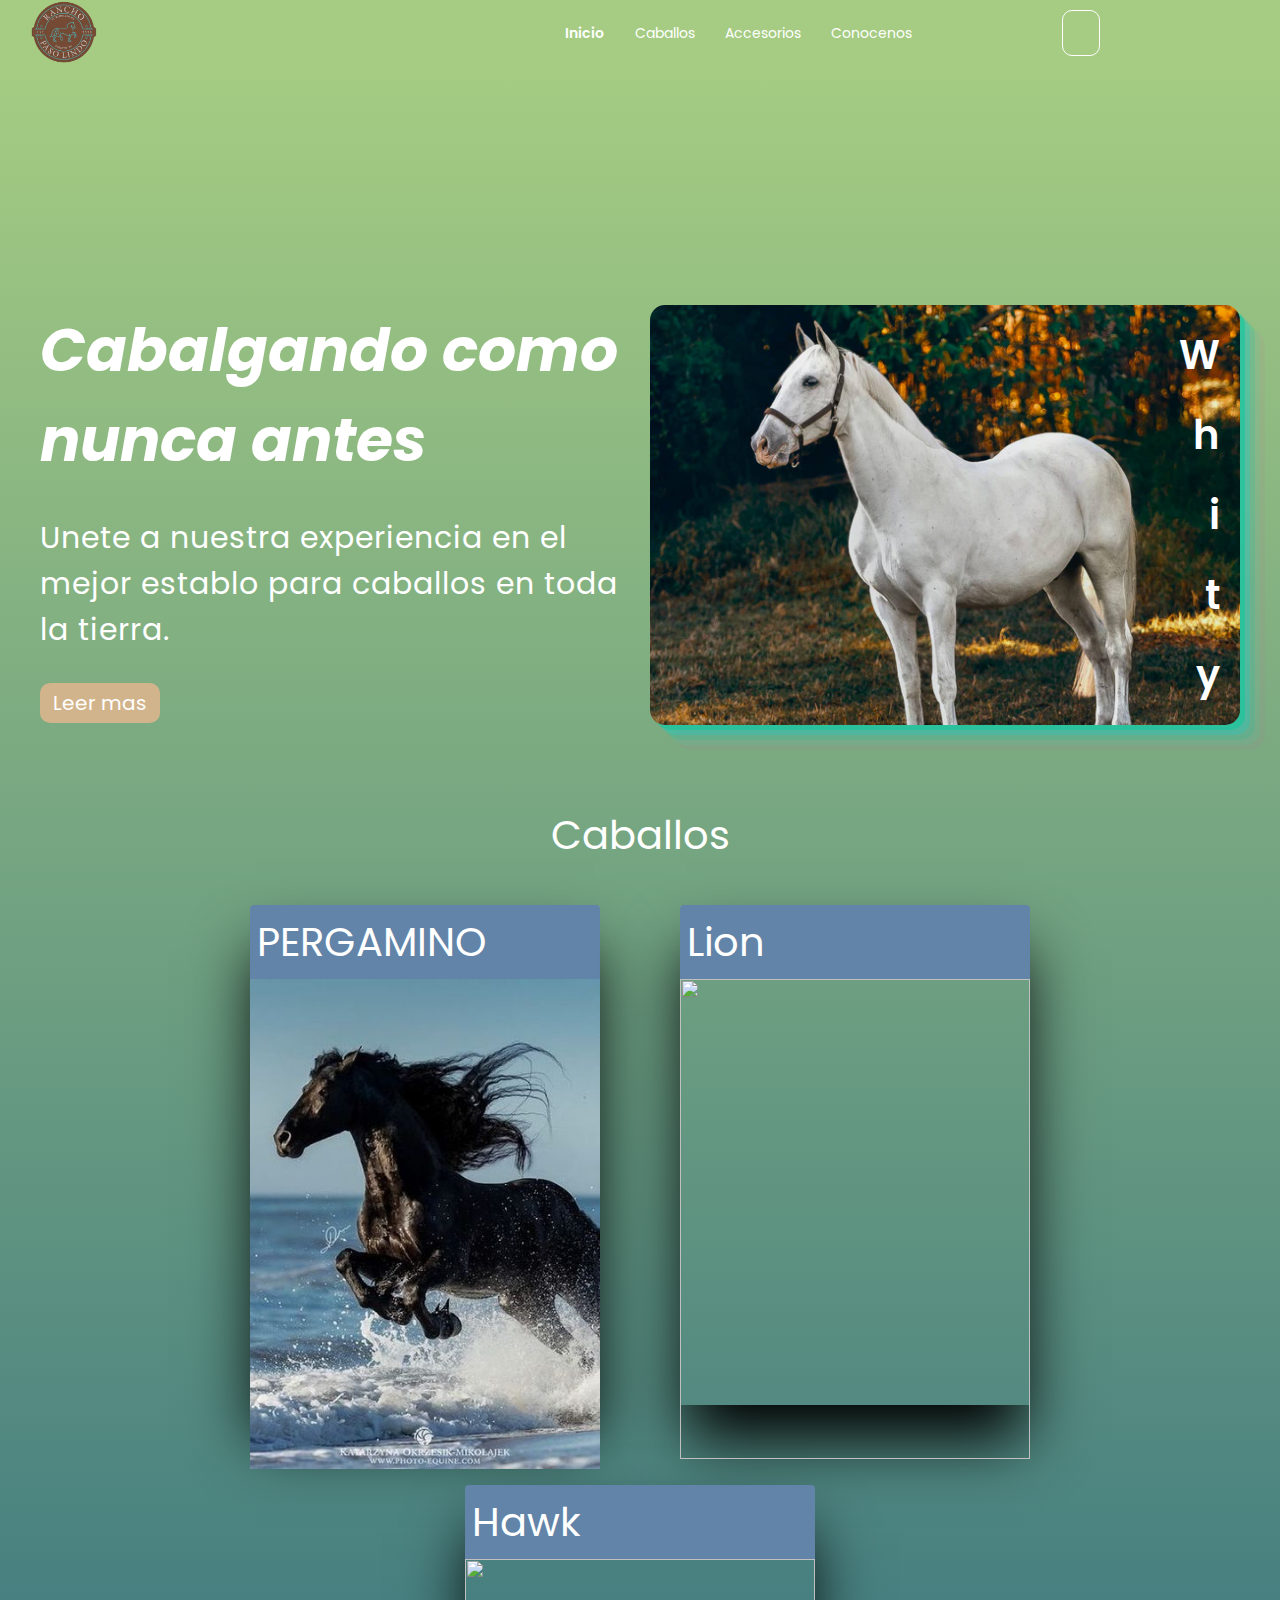
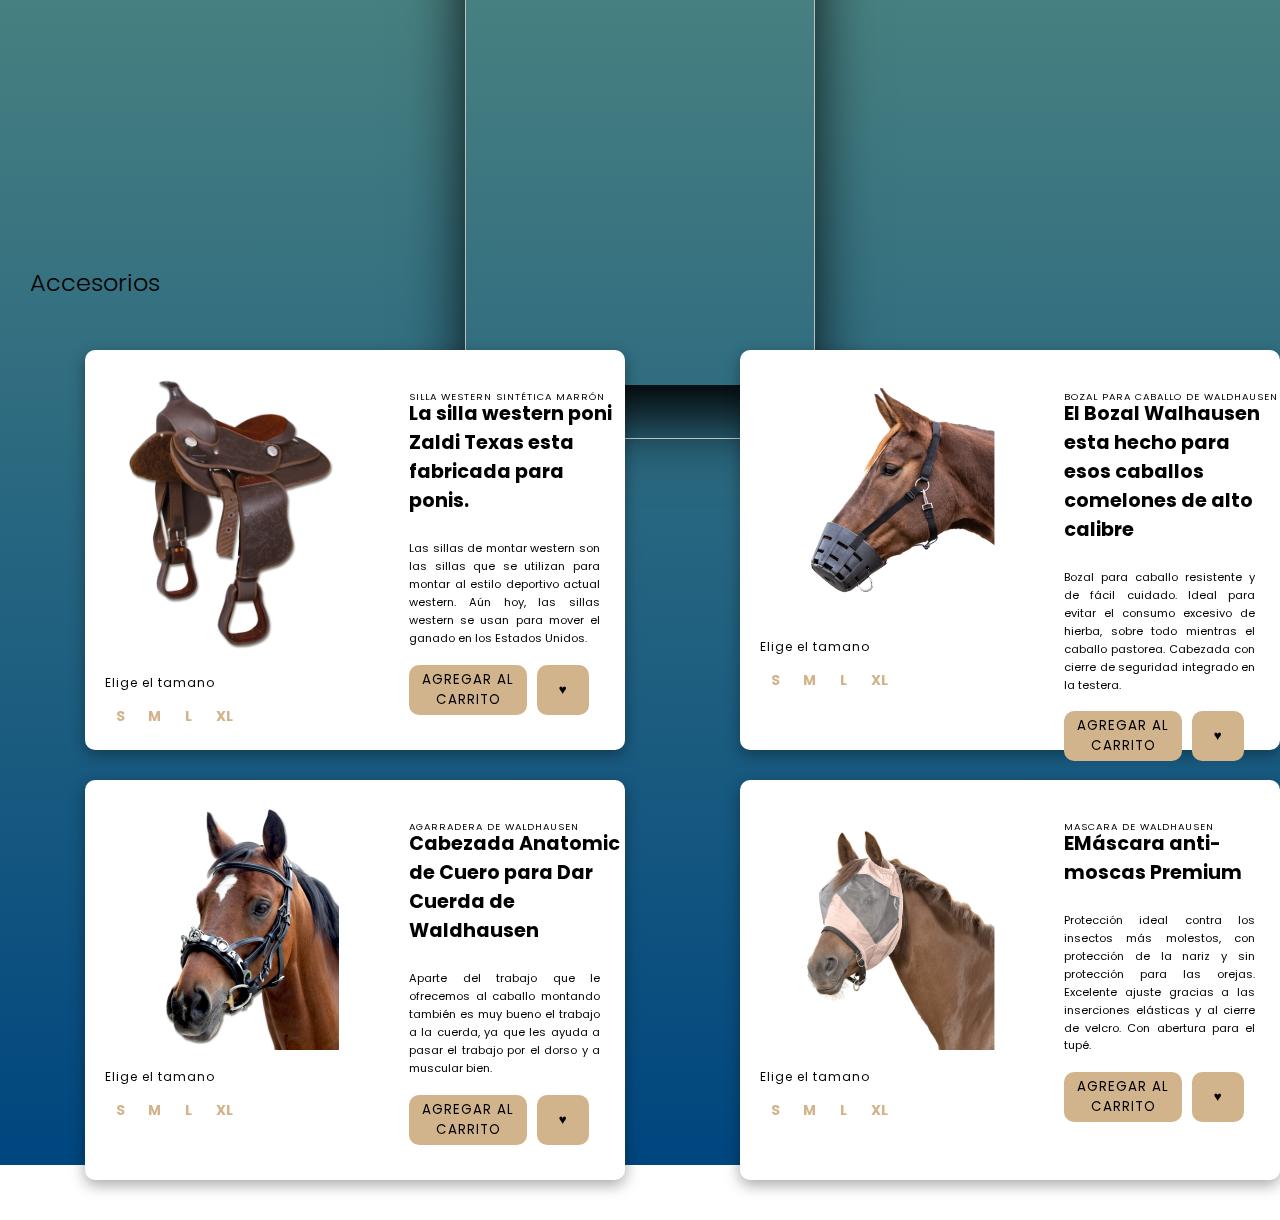
==== index.html @ 9d2247aa "Accesorios" ====
<!DOCTYPE html>
<html lang="en">
<head>
    <meta charset="UTF-8" />
    <meta http-equiv="X-UA-Compatible" content="IE=edge" />
    <meta name="viewport" content="width=device-width, initial-scale=1.0" />
    <title>Document</title>
    <link rel="stylesheet" href="Assets/style.css" />
    <link
      rel="stylesheet"
      href="https://cdnjs.cloudflare.com/ajax/libs/font-awesome/6.2.0/css/all.min.css"
      integrity="sha512-xh6O/CkQoPOWDdYTDqeRdPCVd1SpvCA9XXcUnZS2FmJNp1coAFzvtCN9BmamE+4aHK8yyUHUSCcJHgXloTyT2A=="
      crossorigin="anonymous"
      referrerpolicy="no-referrer"
    />
 </head>
<body>
<header>
      <img src="Assets/img/logo-web.png" alt="Logo de Rancho" class="logo" />
      <nav class="navbar">
        <label for="menu-toggle" class="menu-label">
          <!-- <img src="" class="menu-icon" /> -->
          <i class="fas fa-bars"></i>
        </label>
        <input type="checkbox" id="menu-toggle" />
        <ul class="navbar-list">
          <li><a href="#inicio">Inicio</a></li>
          <li><a href="#caballos">Caballos</a></li>
          <li><a href="#accesorios">Accesorios</a></li>
          <li><a href="" target="_blank">Conocenos</a></li>
        </ul>

        <label for="cart-toggle" class="cart-label">
          <i class="fa-solid fa-cart-shopping cart-icon"></i>
        </label>
        <input type="checkbox" id="cart-toggle" />
        <!-- cart -->
        <div class="cart">
          <h2>Ejemplares y accesorios</h2>

          <div class="cart-item">
            <img src="Assets/img/Ejemplar.png" alt="Ejemplares y acc" />
            <div class="item-info">
              <h3 class="item-title">Pergamino</h3>
              <p class="item-bid">Precio</p>
              <span class="item-price">100.000USD</span>
            </div>
            <div class="item-handler">
              <span class="quantity-handler down"> - </span>
              <span class="item-quantity"> 1 </span>
              <span class="quantity-handler up"> + </span>
            </div>
          </div>

          <div class="cart-item">
            <img src="Assets/img/Ejemplar.png" alt="Ejemplares y acc" />
            <div class="item-info">
              <h3 class="item-title">Pergamino</h3>
              <p class="item-bid">Precio</p>
              <span class="item-price">100.000USD</span>
            </div>
            <div class="item-handler">
              <span class="quantity-handler down"> - </span>
              <span class="item-quantity"> 1 </span>
              <span class="quantity-handler up"> + </span>
            </div>
          </div>

          <div class="cart-item">
            <img src="Assets/img/Ejemplar.png" alt="Ejemplares y acc" />
            <div class="item-info">
              <h3 class="item-title">Pergamino</h3>
              <p class="item-bid">Precio</p>
              <span class="item-price">100.000USD</span>
            </div>
            <div class="item-handler">
              <span class="quantity-handler down"> - </span>
              <span class="item-quantity"> 1 </span>
              <span class="quantity-handler up"> + </span>
            </div>
          </div>

          <div class="cart-item">
            <img src="Assets/img/Ejemplar.png" alt="Ejemplares y acc" />
            <div class="item-info">
              <h3 class="item-title">Pergamino</h3>
              <p class="item-bid">Precio</p>
              <span class="item-price">100.000USD</span>
            </div>
            <div class="item-handler">
              <span class="quantity-handler down"> - </span>
              <span class="item-quantity"> 1 </span>
              <span class="quantity-handler up"> + </span>
            </div>
          </div>

          <div class="cart-item">
            <img src="Assets/img/Ejemplar.png" alt="Ejemplares y acc" />
            <div class="item-info">
              <h3 class="item-title">Pergamino</h3>
              <p class="item-bid">Precio</p>
              <span class="item-price">100.000USD</span>
            </div>
            <div class="item-handler">
              <span class="quantity-handler down"> - </span>
              <span class="item-quantity"> 1 </span>
              <span class="quantity-handler up"> + </span>
            </div>
          </div>
          <span class="divider"></span>
          <div class="cart-total">
            <p>Total:</p>
            <span>500.000 USD</span>
          </div>
          <button class="btn-add">Comprar</button>
        </div>
        <div class="overlay"></div>
        <!-- Fin del carrito  -->
      </nav>
</header>
<main>
    <section id="inicio">
      <div class="container-inicio">
      <div class="info-inicio">
        <h1>Cabalgando como nunca antes</h1>
        <p>Unete a nuestra experiencia en el mejor establo para caballos en toda la tierra.</p>
        <a href="#">Leer mas</a>
      </div>
      <div class="card-1">
        <h2>W</h2>
        <h2>h</h2>
        <h2>i</h2>
        <h2>t</h2>
        <h2>y</h2>
      </div>
    </div>
    </section>
    <!-- CABALLOS  -->
    <section id="caballos">
      <div>
        <h2>Caballos</h2>
      </div>
      <div class="cards">
        <div class="card">
          <h2 class="card-title">PERGAMINO</h2>
          <img src="Assets/img/pergamino h.jpeg">
          <p class="card-desc">Pinnipeds, commonly known as seals,[a] are a widely distributed and diverse clade of carnivorous, fin-footed, semiaquatic marine mammals. They comprise the extant families Odobenidae (whose only living member is the walrus), Otariidae (the eared seals: sea lions and fur seals), and Phocidae (the earless seals, or true seals).</p>
        </div>
        <div class="card">
          <h2 class="card-title">Lion</h2>
          <img src="https://images.unsplash.com/photo-1534188753412-3e26d0d618d6?ixlib=rb-1.2.1&ixid=eyJhcHBfaWQiOjEyMDd9&auto=format&fit=crop&w=634&q=80" alt="">
          <p class="card-desc">The lion (Panthera leo) is a species in the family Felidae and a member of the genus Panthera. It has a muscular, deep-chested body, short, rounded head, round ears, and a hairy tuft at the end of its tail. It is sexually dimorphic; adult male lions have a prominent mane.</p>
        </div>
        <div class="card">
          <h2 class="card-title">Hawk</h2>
          <img src="https://images.unsplash.com/photo-1534251369789-5067c8b8602a?ixlib=rb-1.2.1&ixid=eyJhcHBfaWQiOjEyMDd9&auto=format&fit=crop&w=634&q=80" alt="">
          <p class="card-desc">Hawks are a group of medium-sized diurnal birds of prey of the family Accipitridae. Hawks are widely distributed and vary greatly in size.
            The subfamily Accipitrinae includes goshawks, sparrowhawks, sharp-shinned hawks and others. This subfamily are mainly woodland birds with long tails and high visual acuity. They hunt by dashing suddenly from a concealed perch.</p>
        </div>
      </div>
          </section>
    <!-- ACCESORIOS -->
    <section id="accesorios">
        <div class="title-acces">
            <h2>Accesorios</h2>
        </div>
    </div>
    <div class="container">
        <div class="container1">
            <div class="images">
              <img src="Assets/img/agarradera horse.png" class="img"/>
            </div>
            <div class="slideshow-buttons">
              <div class="one"></div>
              <div class="two"></div>
              <div class="three"></div>
              <div class="four"></div>
            </div>
            <p class="pick">Elige el tamano</p>
            <div class="sizes">
              <div class="size">S</div>
              <div class="size">M</div>
              <div class="size">L</div>
              <div class="size">XL</div>
            </div>
            <div class="product">
              <p>SILLA WESTERN SINTÉTICA MARRÓN </p>
              <h3>La silla western poni Zaldi Texas esta fabricada para ponis.</h3>
              <h4>350 USD</h4>
              <p class="desc">Las sillas de montar western son las sillas que se utilizan para montar al estilo deportivo actual western. Aún hoy, las sillas western se usan para mover el ganado en los Estados Unidos.</p>
              <div class="buttons">
                <button class="add">Agregar al carrito</button>
                <button class="like"><span class="heart">♥</span></button>
              </div>
            </div>
          </div> 
          <div class="container1">
            <div class="images">
              <img src="Assets/img/bozal horse.jpeg" class="img"/>
            </div>
            <div class="slideshow-buttons">
              <div class="one"></div>
              <div class="two"></div>
              <div class="three"></div>
              <div class="four"></div>
            </div>
            <p class="pick">Elige el tamano</p>
            <div class="sizes">
              <div class="size">S</div>
              <div class="size">M</div>
              <div class="size">L</div>
              <div class="size">XL</div>
            </div>
            <div class="product">
              <p>BOZAL PARA CABALLO DE WALDHAUSEN</p>
              <h3>El Bozal Walhausen esta hecho para esos caballos comelones de alto calibre</h3>
              <h4>150 USD</h4>
              <p class="desc">Bozal para caballo resistente y de fácil cuidado. Ideal para evitar el consumo excesivo de hierba, sobre todo mientras el caballo pastorea. Cabezada con cierre de seguridad integrado en la testera.</p>
              <div class="buttons">
                <button class="add">Agregar al carrito</button>
                <button class="like"><span class="heart">♥</span></button>
              </div>
            </div>
          </div> 
          <div class="container1">
            <div class="images">
              <img src="Assets/img/cabezada-de-dar-cuerda.jpeg" class="img"/>
            </div>
            <div class="slideshow-buttons">
              <div class="one"></div>
              <div class="two"></div>
              <div class="three"></div>
              <div class="four"></div>
            </div>
            <p class="pick">Elige el tamano</p>
            <div class="sizes">
              <div class="size">S</div>
              <div class="size">M</div>
              <div class="size">L</div>
              <div class="size">XL</div>
            </div>
            <div class="product">
              <p>AGARRADERA DE WALDHAUSEN</p>
              <h3>Cabezada Anatomic de Cuero para Dar Cuerda de Waldhausen</h3>
              <h4>250 USD</h4>
              <p class="desc">Aparte del trabajo que le ofrecemos al caballo montando también es muy bueno el trabajo a la cuerda, ya que les ayuda a pasar el trabajo por el dorso y a muscular bien. </p>
              <div class="buttons">
                <button class="add">Agregar al carrito</button>
                <button class="like"><span class="heart">♥</span></button>
              </div>
            </div>
          </div> 
          <div class="container1">
            <div class="images">
              <img src="Assets/img/mascara-anti-moscas-premium-sin-proteccion-en-las-orejas.jpeg" class="img"/>
            </div>
            <div class="slideshow-buttons">
              <div class="one"></div>
              <div class="two"></div>
              <div class="three"></div>
              <div class="four"></div>
            </div>
            <p class="pick">Elige el tamano</p>
            <div class="sizes">
              <div class="size">S</div>
              <div class="size">M</div>
              <div class="size">L</div>
              <div class="size">XL</div>
            </div>
            <div class="product">
              <p>MASCARA DE WALDHAUSEN</p>
              <h3>EMáscara anti-moscas Premium</h3>
              <h4>150 USD</h4>
              <p class="desc">Protección ideal contra los insectos más molestos, con protección de la nariz y sin protección para las orejas.

                Excelente ajuste gracias a las inserciones elásticas y al cierre de velcro. Con abertura para el tupé.</p>
              <div class="buttons">
                <button class="add">Agregar al carrito</button>
                <button class="like"><span class="heart">♥</span></button>
              </div>
            </div>
          </div> 
        </div>  
    </section>
</main>
  </body>
</html>
---- Assets/style.css ----
@import url("https://fonts.googleapis.com/css2?family=Montserrat:wght@300;400;600;700;800;900&family=Poppins:wght@300;400;500;600;700;800&display=swap");
@import url("https://fonts.googleapis.com/css2?family=Poppins:ital,wght@0,100;0,200;0,300;0,400;0,500;0,600;0,700;0,800;0,900;1,100;1,700;1,800&family=Roboto+Slab:wght@300;400;500;600;700&display=swap");


:root {
  --nav-bar: #d3ebcd;
  --info: #aedbce;
  --cards: #839aa8;
  --footer: #635666;
  --text: rgba(48, 47, 47, 0.979);
}

* {
  margin: 0;
  padding: 0;
  box-sizing: border-box;
  font-family: "Poppins", sans-serif;
  text-decoration: none;
  list-style-type: none;
}

/* header */

header {
  /* background: linear-gradient(to bottom, var(--footer), var(--nav-bar)); */
  background-color: #A5CC82;
  width: 100vw;
  display: flex;
  justify-content: space-between;
  align-items: center;
  height: 65px;
  padding: 0px 30px;
  /* position: fixed; */
  top: 0;
  z-index: 2;
}

.logo {
  height: 100%;
}

.navbar,
.navbar-list {
  display: flex;
  align-items: center;
  justify-content: center;
}

.navbar {
  gap: 150px;
}

.navbar-list {
  gap: 30px;
}

.navbar-list a {
  color: white;
  font-size: 14px;
}

.navbar-list li:first-child > a {
  color: var(black);
  font-weight: 600;
}

.cart-icon {
  border: 1px solid white;
  padding: 12px 18px;
  border-radius: 10px;
  font-weight: 600;
  cursor: pointer;
  color: var(white);
  font-size: 14px;
}

.fa-cart-shopping {
  color: white;
}

.cart {
  background: #839aa8;
  position: absolute;
  top: 65px;
  right: 0;
  padding: 50px 30px;
  border-left: 1px solid var(black);
  display: flex;
  flex-direction: column;
  gap: 30px;
  height: calc(100vh - 65px);
  overflow-y: scroll;
  z-index: 2;
  transform: translate(200%);
  transition: all 0.5s cubic-bezier(0.92, 0.01, 0.35, 0.99);
}

.cart::-webkit-scrollbar {
  display: none;
}

.cart h2 {
  color: var(--text);
  font-size: 20px;
  font-weight: 600;
}

.cart-item {
  display: flex;
  align-items: center;
  justify-content: center;
  gap: 20px;
  padding: 20px;
  border: 1px solid var(--footer);
  border-radius: 10px;
}

.cart-item img {
  height: 65px;
  width: 65px;
}

.item-title {
  color: var(--footer);
  font-weight: 600;
  font-size: 14px;
}

.item-bid {
  color: var(black);
  font-size: 12px;
  font-weight: 300;
}

.item-price {
  background: linear-gradient(to right, var(--info), var(--nav-bar));
  background-clip: text;
  color: transparent;
  -webkit-background-clip: text;
  font-size: 16px;
  font-weight: 800;
}

.item-handler {
  display: flex;
  align-items: center;
  justify-content: center;
  gap: 20px;
}

.quantity-handler {
  display: flex;
  justify-content: center;
  align-items: center;
  padding: 2px 8px;
  border-radius: 5px;
  color: var(--footer);
  font-weight: 400;
}

.up {
  border: 1px solid var(--footer);
}

.down {
  background-color: var(black);
  border: 1px solid var(--footer);
}

.item-quantity {
  color: var(black);
}

.divider {
  margin-top: 20px;
  border: 0.5px solid var(--footer);
}

.cart-total {
  display: flex;
  justify-content: space-between;
  align-items: baseline;
}

.cart-total p {
  color: var(--footer);
  font-weight: 700;
}

.cart-total span {
  color: var(--footer);
  font-weight: 400;
  font-size: 18px;
}

.btn-add {
  border-radius: 8px;
  padding: 8px;
  font-weight: 600;
  font-size: 15px;
}

/*Ocultar/mostrar carrito*/

#cart-toggle,
#menu-toggle,
.menu-label {
  display: none;
}

#cart-toggle:checked + .cart {
  transform: translate(0%);
  transition: all 0.5s cubic-bezier(0.92, 0.01, 0.35, 0.99);
}


main {
  background: #00467F;  /* fallback for old browsers */
  background: -webkit-linear-gradient(to right, rgb(165, 204, 130), #00467F);  /* Chrome 10-25, Safari 5.1-6 */
  background: linear-gradient(to bottom, #A5CC82, #00467F); /* W3C, IE 10+/ Edge, Firefox 16+, Chrome 26+, Opera 12+, Safari 7+ */
  display: flex;
  flex-direction: column;
  align-items: center;
  justify-content: center;
  color: white;
  width: 100%;
}


/* inicio */

#inicio {
  display: flex;
  justify-content: center;
  align-items: center;
  height: 100vh;
  width: 100vw;
}

.container-inicio {
    display: flex;
    gap: 20px;
    max-width: 1200px;
}

.info-inicio {
  display: flex;
  flex-direction: column;
  width: 50%;
  gap: 30px;
}

.info-inicio h1 {
    width: 100%;
    color: white;
    font-size: 60px;
    font-style: italic;
}

.info-inicio p {
    font-size: 30px;
    color: white;
}

.info-inicio a {
    border-radius: 10px;
    font-size: 20px;
    color: white;
    background-color: tan;
    width: 120px;
    padding: 5px;
    text-align: center;
}

.card-1 {
    background-image: url(img/National-Horse.jpeg);
    background-size: cover;
    background-repeat: no-repeat;
    background-position: center;
    border-radius: 15px;
    width: 50%;
    height: 100%;
    box-shadow: rgba(27, 198, 156, 0.684) 5px 5px, rgba(33, 206, 206, 0.3) 10px 10px, rgba(31, 192, 162, 0.2) 15px 15px, rgba(35, 239, 188, 0.1) 20px 20px, rgba(240, 46, 170, 0.05) 25px 25px;
}

.card-1 h2 {
    margin: 20px;
    color: white;
    font-weight: 600;
    font-size: 40px;
    text-align: right;
    z-index: 2;
}

/* fin inicio */

/* CABALLOS */

#caballos {
  display: flex;
  flex-direction: column;
  justify-content: center;
  align-items: center;
  width: 100vw;
  height: 100vh;
}

#caballos div h2 {
  color: white;
  font-weight: 400;
  font-size: 40px;
  text-align: left;
}

.cards {
  width: 100%;
  display: flex;
  flex-wrap: wrap;
  justify-content: center;
  max-width: 1300px;
}

.card {
  width: 350px;
  height: 500px;
  margin: 40px;
  position: relative;
  box-shadow: 0 40px 60px -6px black;
}

.card-title {
  display: block;
  text-align: center;
  color: #fff;
  background-color: #6184a8;
  padding: 2%;
  border-top-right-radius: 4px;
  border-top-left-radius: 4px;
}

.card img {
  width: 100%;
  height: 98%;
  object-fit: cover;
  display: block;
  position: relative;
}

.card-desc {
  display: block;
  font-size: 1.2rem;
  position: absolute;
  height: 0;
  top: 0;
  opacity: 0;
  padding: 18px 8%;
  background-color: white;
  overflow-y: scroll;
  transition: 0.8s ease;
}

.card:hover .card-desc {
  opacity: 1;
  height: 100%;
}


/* FIN CABALLOS */


/* accesorios */

#accesorios {
  /* background-color: white; */
  width: 100vw;
  height: 100vh;
}

.title-acces h2{
  color: black;
  margin-left: 30px;
  font-weight: 300;
}

.container {
  display: flex;
  flex-wrap: wrap;
  justify-content: center;
  align-items: center;
  margin-top: 50px;
  gap: 30px;
  border-top: 80px;
  max-width: 1300px;
}

.container1 {
  position: relative;
  width: 540px;
  height: 400px;
  background: white;
  border-radius: 10px;
  box-shadow: rgba(0, 0, 0, 0.35) 0px 5px 15px;
  margin-left: auto;
}

.product {
  position: absolute;
  width: 40%;
  height: 100%;
  top: 10%;
  left: 60%;
}

p {
  color: black;
  font-size: 0.6em;
  letter-spacing: 1px;
}

.product h3 {
  font-size: 1.2em;
  color: black;
  margin-top: -5px;
}

.producto h4 {
  color: tan;
}

.img {
  width: 250px;
  margin-top: 20px;
  margin-left: 20px;
}

.slideshow-buttons {
  top: 70%;
}

.desc {
  text-transform: none;
  letter-spacing: 0;
  margin-bottom: 17px;
  color: dark;
  font-size: 0.7em;
  line-height: 1.6em;
  margin-right: 25px;
  text-align: justify;
}

.buttons {
  padding: 10px;
  display: flex;
  width: 200px;
  margin: -10px;
  gap: 10px;
}

.add {
  width: 70%;
  height: 50px;
  padding: 10px;
  display: flex;
  align-items: center;
  outline: 0;
  border: 0;
  border-radius: 10px;
  text-transform: uppercase;
  letter-spacing: 1px;
  cursor: pointer;
  background-color: tan;
}

.like {
  width: 30%;
  height: 50px;
  padding: 10px;
  display: flex;
  align-items: center;
  justify-content: center;
  outline: 0;
  border: 0;
  border-radius: 10px;
  text-transform: uppercase;
  letter-spacing: 1px;
  cursor: pointer;
  background-color: tan;
}

.sizes {
  display: grid;
  color: tan;
  grid-template-columns: repeat(auto-fill, 30px);
  width: 60%;
  font-weight: bold;
  font-size: 20px;
  grid-gap: 4px;
  margin-left: 20px;
  margin-top: 5px;
}

.pick {
  font-size: 12px;
  margin-top: 11px;
  margin-bottom: 0;
  margin-left: 20px;
}

.size {
  padding: 9px;
  font-size: 0.7em;
  text-align: center;
}

.size:hover {
  background: var(--cards);
  color: white;
  transition: all 0.4s ease-in-out;
}

/* fin acessorios */
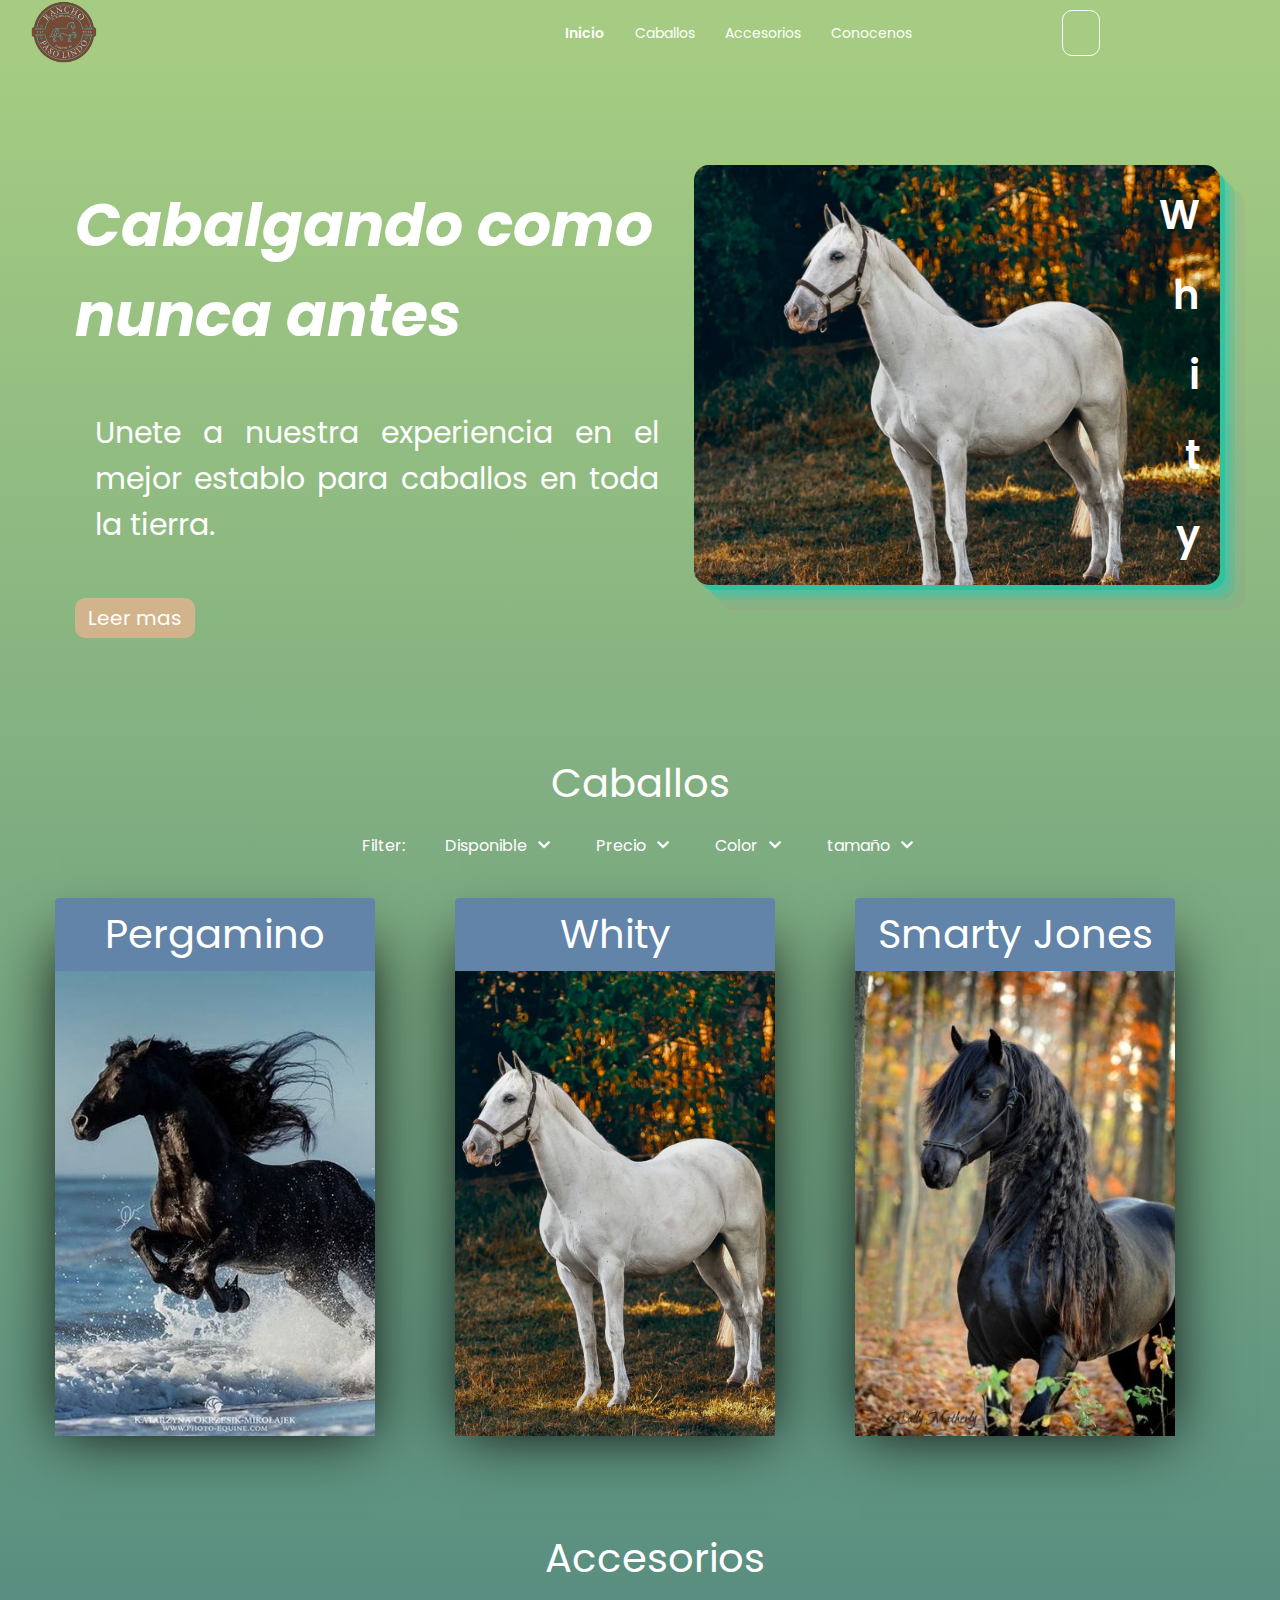
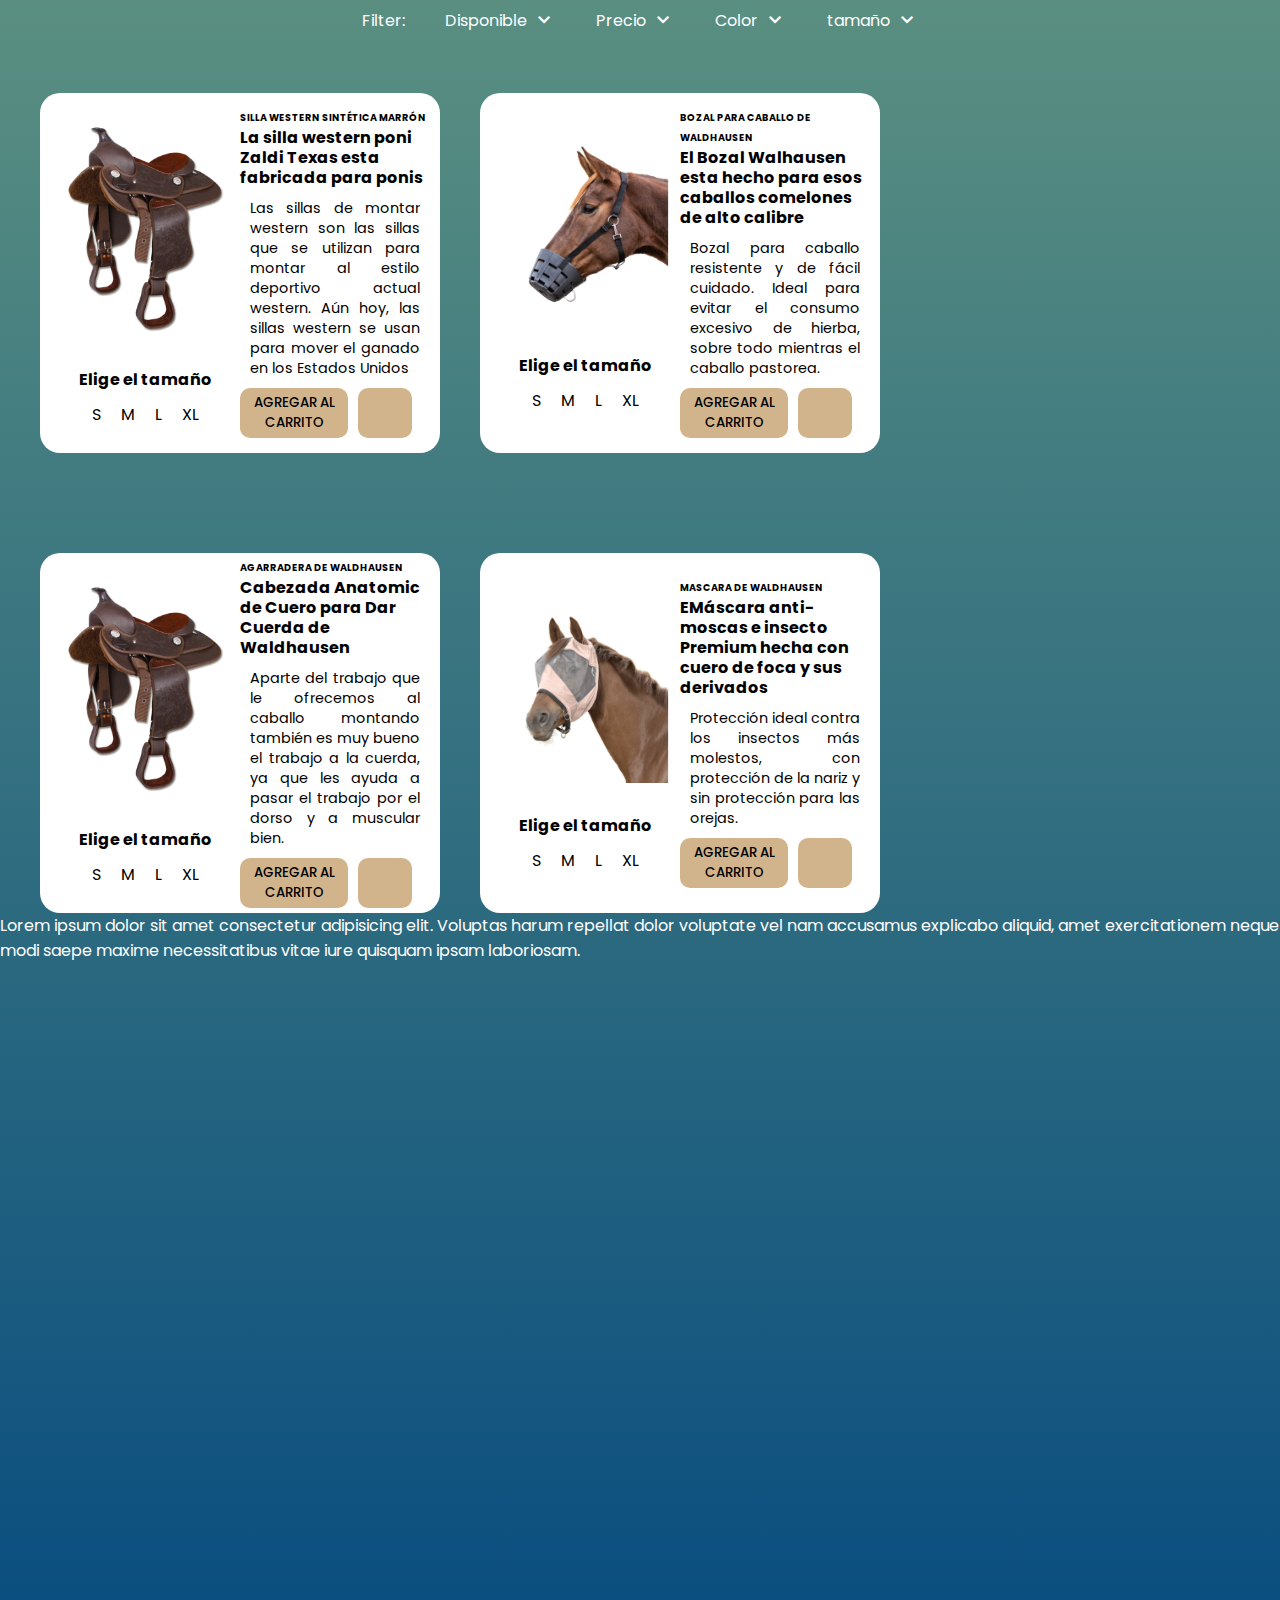
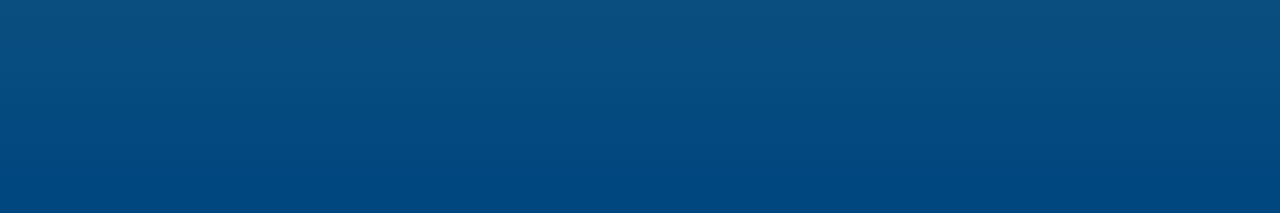
==== commit 4ab0b581: "commit accesorios" ====
--- a/index.html
+++ b/index.html
@@ -13,6 +13,7 @@
       crossorigin="anonymous"
       referrerpolicy="no-referrer"
     />
+    <link rel="stylesheet" href="https://fonts.googleapis.com/css2?family=Material+Symbols+Outlined:opsz,wght,FILL,GRAD@20..48,100..700,0..1,-50..200" />
  </head>
 <body>
 <header>
@@ -140,148 +141,152 @@
       <div>
         <h2>Caballos</h2>
       </div>
+      <div class="filter-accesorio">
+        <ul class="filter-nav">
+          <li><a href="#">Filter:</a></li>
+          <li><a href="#">Disponible</a></li><span class="material-symbols-outlined">
+            expand_more
+            </span>
+          <li><a href="#">Precio</a></li><span class="material-symbols-outlined">
+            expand_more
+            </span>
+          <li><a href="#">Color</a></li><span class="material-symbols-outlined">
+            expand_more
+            </span>
+          <li><a href="#">tamaño</a></li><span class="material-symbols-outlined">
+            expand_more
+            </span>
+        </ul>
+      </div>
       <div class="cards">
         <div class="card">
-          <h2 class="card-title">PERGAMINO</h2>
+          <h2 class="card-title">Pergamino</h2>
           <img src="Assets/img/pergamino h.jpeg">
-          <p class="card-desc">Pinnipeds, commonly known as seals,[a] are a widely distributed and diverse clade of carnivorous, fin-footed, semiaquatic marine mammals. They comprise the extant families Odobenidae (whose only living member is the walrus), Otariidae (the eared seals: sea lions and fur seals), and Phocidae (the earless seals, or true seals).</p>
+          <p class="card-desc">Aunque todas las razas equinas que participan en carreras sean pura sangre, Pergamino ganó su nombre gracias a la excelencia de sus cualidades. La familia de pergamino fue históricamente utilizados como corredores, pero también se desenvolvían óptimamente en la equitación y en la caza.</p>
         </div>
         <div class="card">
-          <h2 class="card-title">Lion</h2>
-          <img src="https://images.unsplash.com/photo-1534188753412-3e26d0d618d6?ixlib=rb-1.2.1&ixid=eyJhcHBfaWQiOjEyMDd9&auto=format&fit=crop&w=634&q=80" alt="">
-          <p class="card-desc">The lion (Panthera leo) is a species in the family Felidae and a member of the genus Panthera. It has a muscular, deep-chested body, short, rounded head, round ears, and a hairy tuft at the end of its tail. It is sexually dimorphic; adult male lions have a prominent mane.</p>
+          <h2 class="card-title">Whity</h2>
+          <img src="Assets/img/National-Horse.jpeg" alt="">
+          <p class="card-desc">Los caballos de la raza cuarto de milla como Whity también son excelentes ejemplares de equino de carrera. Como  presentan diversas alzadas, son considerados los más versátiles. Pueden ser utilizados en deportes como el polo y equitación, como animal para terapias, entre otras actividades.</p>
         </div>
         <div class="card">
-          <h2 class="card-title">Hawk</h2>
-          <img src="https://images.unsplash.com/photo-1534251369789-5067c8b8602a?ixlib=rb-1.2.1&ixid=eyJhcHBfaWQiOjEyMDd9&auto=format&fit=crop&w=634&q=80" alt="">
-          <p class="card-desc">Hawks are a group of medium-sized diurnal birds of prey of the family Accipitridae. Hawks are widely distributed and vary greatly in size.
-            The subfamily Accipitrinae includes goshawks, sparrowhawks, sharp-shinned hawks and others. This subfamily are mainly woodland birds with long tails and high visual acuity. They hunt by dashing suddenly from a concealed perch.</p>
-        </div>
-      </div>
+          <h2 class="card-title">Smarty Jones</h2>
+          <img src="Assets/img/Smarty jones.jpg" alt="">
+          <p class="card-desc">La leyenda, Smarty Jones, nació en Fairthorne Farm en el condado de Chester, Pensilvania. Campeón de 3 años de Roy y Pat Chapman, Smarty Jones capturó los corazones de los aficionados de carreras de Pensilvania con su emocionante victoria en Kentucky Derby y Preakness Stakes</p>
+        </div>
           </section>
     <!-- ACCESORIOS -->
     <section id="accesorios">
-        <div class="title-acces">
-            <h2>Accesorios</h2>
-        </div>
+      <div class="title-acces">
+        <h2>Accesorios</h2>
+      </div>
+        <div class="filter-accesorio">
+          <ul class="filter-nav">
+            <li><a href="#">Filter:</a></li>
+            <li><a href="#">Disponible</a></li><span class="material-symbols-outlined">
+              expand_more
+              </span>
+            <li><a href="#">Precio</a></li><span class="material-symbols-outlined">
+              expand_more
+              </span>
+            <li><a href="#">Color</a></li><span class="material-symbols-outlined">
+              expand_more
+              </span>
+            <li><a href="#">tamaño</a></li><span class="material-symbols-outlined">
+              expand_more
+              </span>
+          </ul>
+        </div>
+    <div class="container-container">
+      <div class="container">
+        <div class="container-info">
+          <img src="Assets/img/agarradera horse.png" alt="Acessorio agarradera">
+          <h4>Elige el tamaño</h4>
+          <ul>
+            <li>S</li>
+            <li>M</li>
+            <li>L</li>
+            <li>XL</li>
+          </ul>
+        </div>
+        <div class="container-descripcion">
+          <h4>SILLA WESTERN SINTÉTICA MARRÓN </h4>
+          <h3>La silla western poni Zaldi Texas esta fabricada para ponis</h3>
+          <p>Las sillas de montar western son las sillas que se utilizan para montar al estilo deportivo actual western. Aún hoy, las sillas western se usan para mover el ganado en los Estados Unidos</p>
+          <div class="buttom">
+            <button class="add">Agregar al carrito</button>
+            <button class="like"><i class="fa-regular fa-heart"></i></button>
+          </div>
+        </div>
+      </div>
+      <div class="container">
+        <div class="container-info">
+          <img src="Assets/img/bozal horse.jpeg" alt="Acessorio agarradera">
+          <h4>Elige el tamaño</h4>
+          <ul>
+            <li>S</li>
+            <li>M</li>
+            <li>L</li>
+            <li>XL</li>
+          </ul>
+        </div>
+        <div class="container-descripcion">
+          <h4>BOZAL PARA CABALLO DE WALDHAUSEN </h4>
+          <h3>El Bozal Walhausen esta hecho para esos caballos comelones de alto calibre</h3>
+          <p>Bozal para caballo resistente y de fácil cuidado. Ideal para evitar el consumo excesivo de hierba, sobre todo mientras el caballo pastorea.</p>
+          <div class="buttom">
+            <button class="add">Agregar al carrito</button>
+            <button class="like"><i class="fa-regular fa-heart"></i></button>
+          </div>
+        </div>
+      </div>
+      <div class="container">
+        <div class="container-info">
+          <img src="Assets/img/agarradera horse.png" alt="Acessorio agarradera">
+          <h4>Elige el tamaño</h4>
+          <ul>
+            <li>S</li>
+            <li>M</li>
+            <li>L</li>
+            <li>XL</li>
+          </ul>
+        </div>
+        <div class="container-descripcion">
+          <h4>AGARRADERA DE WALDHAUSEN </h4>
+          <h3>Cabezada Anatomic de Cuero para Dar Cuerda de Waldhausen</h3>
+          <p>Aparte del trabajo que le ofrecemos al caballo montando también es muy bueno el trabajo a la cuerda, ya que les ayuda a pasar el trabajo por el dorso y a muscular bien. </p>
+          <div class="buttom">
+            <button class="add">Agregar al carrito</button>
+            <button class="like"><i class="fa-regular fa-heart"></i></button>
+          </div>
+        </div>
+      </div>
+      <div class="container">
+        <div class="container-info">
+          <img src="Assets/img/mascara-anti-moscas-premium-sin-proteccion-en-las-orejas.jpeg" alt="Acessorio agarradera">
+          <h4>Elige el tamaño</h4>
+          <ul>
+            <li>S</li>
+            <li>M</li>
+            <li>L</li>
+            <li>XL</li>
+          </ul>
+        </div>
+        <div class="container-descripcion">
+          <h4>MASCARA DE WALDHAUSEN </h4>
+          <h3>EMáscara anti-moscas e insecto Premium hecha con cuero de foca y sus derivados</h3>
+          <p>Protección ideal contra los insectos más molestos, con protección de la nariz y sin protección para las orejas. </p>
+          <div class="buttom">
+            <button class="add">Agregar al carrito</button>
+            <button class="like"><i class="fa-regular fa-heart"></i></button>
+          </div>
+        </div>
+      </div>
     </div>
-    <div class="container">
-        <div class="container1">
-            <div class="images">
-              <img src="Assets/img/agarradera horse.png" class="img"/>
-            </div>
-            <div class="slideshow-buttons">
-              <div class="one"></div>
-              <div class="two"></div>
-              <div class="three"></div>
-              <div class="four"></div>
-            </div>
-            <p class="pick">Elige el tamano</p>
-            <div class="sizes">
-              <div class="size">S</div>
-              <div class="size">M</div>
-              <div class="size">L</div>
-              <div class="size">XL</div>
-            </div>
-            <div class="product">
-              <p>SILLA WESTERN SINTÉTICA MARRÓN </p>
-              <h3>La silla western poni Zaldi Texas esta fabricada para ponis.</h3>
-              <h4>350 USD</h4>
-              <p class="desc">Las sillas de montar western son las sillas que se utilizan para montar al estilo deportivo actual western. Aún hoy, las sillas western se usan para mover el ganado en los Estados Unidos.</p>
-              <div class="buttons">
-                <button class="add">Agregar al carrito</button>
-                <button class="like"><span class="heart">♥</span></button>
-              </div>
-            </div>
-          </div> 
-          <div class="container1">
-            <div class="images">
-              <img src="Assets/img/bozal horse.jpeg" class="img"/>
-            </div>
-            <div class="slideshow-buttons">
-              <div class="one"></div>
-              <div class="two"></div>
-              <div class="three"></div>
-              <div class="four"></div>
-            </div>
-            <p class="pick">Elige el tamano</p>
-            <div class="sizes">
-              <div class="size">S</div>
-              <div class="size">M</div>
-              <div class="size">L</div>
-              <div class="size">XL</div>
-            </div>
-            <div class="product">
-              <p>BOZAL PARA CABALLO DE WALDHAUSEN</p>
-              <h3>El Bozal Walhausen esta hecho para esos caballos comelones de alto calibre</h3>
-              <h4>150 USD</h4>
-              <p class="desc">Bozal para caballo resistente y de fácil cuidado. Ideal para evitar el consumo excesivo de hierba, sobre todo mientras el caballo pastorea. Cabezada con cierre de seguridad integrado en la testera.</p>
-              <div class="buttons">
-                <button class="add">Agregar al carrito</button>
-                <button class="like"><span class="heart">♥</span></button>
-              </div>
-            </div>
-          </div> 
-          <div class="container1">
-            <div class="images">
-              <img src="Assets/img/cabezada-de-dar-cuerda.jpeg" class="img"/>
-            </div>
-            <div class="slideshow-buttons">
-              <div class="one"></div>
-              <div class="two"></div>
-              <div class="three"></div>
-              <div class="four"></div>
-            </div>
-            <p class="pick">Elige el tamano</p>
-            <div class="sizes">
-              <div class="size">S</div>
-              <div class="size">M</div>
-              <div class="size">L</div>
-              <div class="size">XL</div>
-            </div>
-            <div class="product">
-              <p>AGARRADERA DE WALDHAUSEN</p>
-              <h3>Cabezada Anatomic de Cuero para Dar Cuerda de Waldhausen</h3>
-              <h4>250 USD</h4>
-              <p class="desc">Aparte del trabajo que le ofrecemos al caballo montando también es muy bueno el trabajo a la cuerda, ya que les ayuda a pasar el trabajo por el dorso y a muscular bien. </p>
-              <div class="buttons">
-                <button class="add">Agregar al carrito</button>
-                <button class="like"><span class="heart">♥</span></button>
-              </div>
-            </div>
-          </div> 
-          <div class="container1">
-            <div class="images">
-              <img src="Assets/img/mascara-anti-moscas-premium-sin-proteccion-en-las-orejas.jpeg" class="img"/>
-            </div>
-            <div class="slideshow-buttons">
-              <div class="one"></div>
-              <div class="two"></div>
-              <div class="three"></div>
-              <div class="four"></div>
-            </div>
-            <p class="pick">Elige el tamano</p>
-            <div class="sizes">
-              <div class="size">S</div>
-              <div class="size">M</div>
-              <div class="size">L</div>
-              <div class="size">XL</div>
-            </div>
-            <div class="product">
-              <p>MASCARA DE WALDHAUSEN</p>
-              <h3>EMáscara anti-moscas Premium</h3>
-              <h4>150 USD</h4>
-              <p class="desc">Protección ideal contra los insectos más molestos, con protección de la nariz y sin protección para las orejas.
-
-                Excelente ajuste gracias a las inserciones elásticas y al cierre de velcro. Con abertura para el tupé.</p>
-              <div class="buttons">
-                <button class="add">Agregar al carrito</button>
-                <button class="like"><span class="heart">♥</span></button>
-              </div>
-            </div>
-          </div> 
-        </div>  
     </section>
-</main>
-  </body>
+    <section id="beneficios">
+        <p>Lorem ipsum dolor sit amet consectetur adipisicing elit. Voluptas harum repellat dolor voluptate vel nam accusamus explicabo aliquid, amet exercitationem neque modi saepe maxime necessitatibus vitae iure quisquam ipsam laboriosam.</p>
+    </section>
+  </main>
+ </body>
 </html>
--- a/Assets/style.css
+++ b/Assets/style.css
@@ -22,7 +22,6 @@
 /* header */
 
 header {
-  /* background: linear-gradient(to bottom, var(--footer), var(--nav-bar)); */
   background-color: #A5CC82;
   width: 100vw;
   display: flex;
@@ -30,7 +29,6 @@
   align-items: center;
   height: 65px;
   padding: 0px 30px;
-  /* position: fixed; */
   top: 0;
   z-index: 2;
 }
@@ -215,15 +213,15 @@
 
 
 main {
-  background: #00467F;  /* fallback for old browsers */
-  background: -webkit-linear-gradient(to right, rgb(165, 204, 130), #00467F);  /* Chrome 10-25, Safari 5.1-6 */
-  background: linear-gradient(to bottom, #A5CC82, #00467F); /* W3C, IE 10+/ Edge, Firefox 16+, Chrome 26+, Opera 12+, Safari 7+ */
-  display: flex;
-  flex-direction: column;
-  align-items: center;
-  justify-content: center;
-  color: white;
-  width: 100%;
+  background: #00467F;
+  background: -webkit-linear-gradient(to right, rgb(165, 204, 130), #00467F); 
+  background: linear-gradient(to bottom, #A5CC82, #00467F); 
+  display: flex;
+  flex-direction: column;
+  align-items: center;
+  justify-content: center;
+  color: white;
+  width: 100vw;
 }
 
 
@@ -233,20 +231,22 @@
   display: flex;
   justify-content: center;
   align-items: center;
-  height: 100vh;
   width: 100vw;
+  margin-top: 80px;
+  margin-bottom: 80px;
 }
 
 .container-inicio {
     display: flex;
-    gap: 20px;
     max-width: 1200px;
+    padding: 20px;
 }
 
 .info-inicio {
   display: flex;
   flex-direction: column;
-  width: 50%;
+  width: 60%;
+  padding: 15px;
   gap: 30px;
 }
 
@@ -260,6 +260,8 @@
 .info-inicio p {
     font-size: 30px;
     color: white;
+    padding: 20px;
+    text-align: justify;
 }
 
 .info-inicio a {
@@ -299,10 +301,8 @@
 #caballos {
   display: flex;
   flex-direction: column;
-  justify-content: center;
   align-items: center;
   width: 100vw;
-  height: 100vh;
 }
 
 #caballos div h2 {
@@ -312,16 +312,22 @@
   text-align: left;
 }
 
+.material-symbols-outlined {
+  margin-left: -35px;
+  margin-top: 20px;
+  cursor: pointer;
+}
+
 .cards {
   width: 100%;
   display: flex;
   flex-wrap: wrap;
-  justify-content: center;
-  max-width: 1300px;
+  align-items: center;
+  max-width: 1250px;
 }
 
 .card {
-  width: 350px;
+  width: 320px;
   height: 500px;
   margin: 40px;
   position: relative;
@@ -329,7 +335,8 @@
 }
 
 .card-title {
-  display: block;
+  display: flex;
+  justify-content: center;
   text-align: center;
   color: #fff;
   background-color: #6184a8;
@@ -340,10 +347,9 @@
 
 .card img {
   width: 100%;
-  height: 98%;
+  height: 93%;
   object-fit: cover;
   display: block;
-  position: relative;
 }
 
 .card-desc {
@@ -357,6 +363,7 @@
   background-color: white;
   overflow-y: scroll;
   transition: 0.8s ease;
+  color: black;
 }
 
 .card:hover .card-desc {
@@ -365,22 +372,195 @@
 }
 
 
+
+
 /* FIN CABALLOS */
 
-
+#accesorios {
+  display: flex;
+  flex-direction: column;
+  justify-content: center;
+  align-items: center;
+  margin-top: 90px;
+  width: 1200px;
+}
+.title-acces h2{
+  color: white;
+  margin-left: 30px;
+  font-weight: 400;
+  font-size: 40px;
+}
+
+.filter-accesorio {
+}
+
+.filter-nav {
+  display: flex;
+  gap: 40px;
+}
+
+.filter-nav li {
+  margin-top: 20px;
+}
+
+.filter-nav li a {
+  color: white;
+}
+
+.container-container {
+  display: flex;
+  flex-wrap: wrap;
+  gap: 40px;
+  width: 100%;
+  height: 100%;
+  max-width: 1200px;
+}
+
+.container {
+  display: flex;
+  align-items: center;
+  background-color: white;
+  border-radius: 20px;
+  width: 400px;
+  height: 360px;
+  padding: 10px;
+  margin-top: 60px;
+}
+
+.container-info {
+  display: flex;
+  justify-content: center;
+  align-items: center;
+  flex-direction: column;
+  width: 50%;
+  color: black;
+  gap: 30px;
+}
+
+.container-info img {
+  width: 100%;
+}
+
+.container-info ul {
+  display: flex;
+  justify-content: center;
+  text-align: center;
+  margin-top: -20px;
+  gap: 20px;
+}
+
+.container-info ul li:hover {
+  background: tan;
+  border-radius: 3px;
+  width: 20px;
+  color: white;
+  transition: all 0.4s ease-in-out;
+}
+
+.container-descripcion {
+  display: flex;
+  flex-direction: column;
+  justify-content: center;
+  color: black;
+  width: 50%;
+  height: 100%;
+  line-height: 20px;
+}
+
+.container-descripcion h4 {
+  font-size: 0.6em;
+}
+
+.container-descripcion h3 {
+  font-size: 1em;
+}
+
+.container-descripcion p {
+  font-size: 0.9em;
+  text-align: justify;
+  padding: 10px;
+}
+
+.buttom {
+  display: flex;
+  padding: 10px;
+  width: 200px;
+  margin: -10px;
+  gap: 10px;
+}
+
+.add {
+  width: 60%;
+  height: 50px;
+  padding: 10px;
+  display: flex;
+  align-items: center;
+  border: none;
+  border-radius: 10px;
+  text-transform: uppercase;
+  cursor: pointer;
+  background-color: tan;
+  font-weight: 500;
+}
+
+.like {
+  width: 30%;
+  height: 50px;
+  padding: 10px;
+  display: flex;
+  align-items: center;
+  justify-content: center;
+  outline: 0;
+  border: 0;
+  border-radius: 10px;
+  text-transform: uppercase;
+  cursor: pointer;
+  background-color: tan;
+}
+
+#beneficios {
+  height: 100vh;
+}
 /* accesorios */
 
-#accesorios {
-  /* background-color: white; */
+/* #accesorios {
+  display: flex;
+  flex-direction: column;
+  justify-content: center;
+  align-items: center;
   width: 100vw;
   height: 100vh;
 }
 
 .title-acces h2{
-  color: black;
+  color: white;
   margin-left: 30px;
-  font-weight: 300;
-}
+  font-weight: 400;
+  font-size: 40px;
+}
+
+.filter-accesorio {
+}
+
+.filter-nav {
+  display: flex;
+  gap: 40px;
+}
+
+.filter-nav li {
+  margin-top: 20px;
+}
+
+.filter-nav li a {
+  color: white;
+}
+
+.material-symbols-outlined {
+  margin-left: -35px;
+  margin-top: 20px;
+  cursor: pointer;
+}
+
 
 .container {
   display: flex;
@@ -394,7 +574,7 @@
 }
 
 .container1 {
-  position: relative;
+  display: flex;
   width: 540px;
   height: 400px;
   background: white;
@@ -403,8 +583,12 @@
   margin-left: auto;
 }
 
+.container-acce {
+  display: flex;
+  flex-direction: column;
+}
+
 .product {
-  position: absolute;
   width: 40%;
   height: 100%;
   top: 10%;
@@ -516,6 +700,6 @@
   background: var(--cards);
   color: white;
   transition: all 0.4s ease-in-out;
-}
+} */
 
 /* fin acessorios */
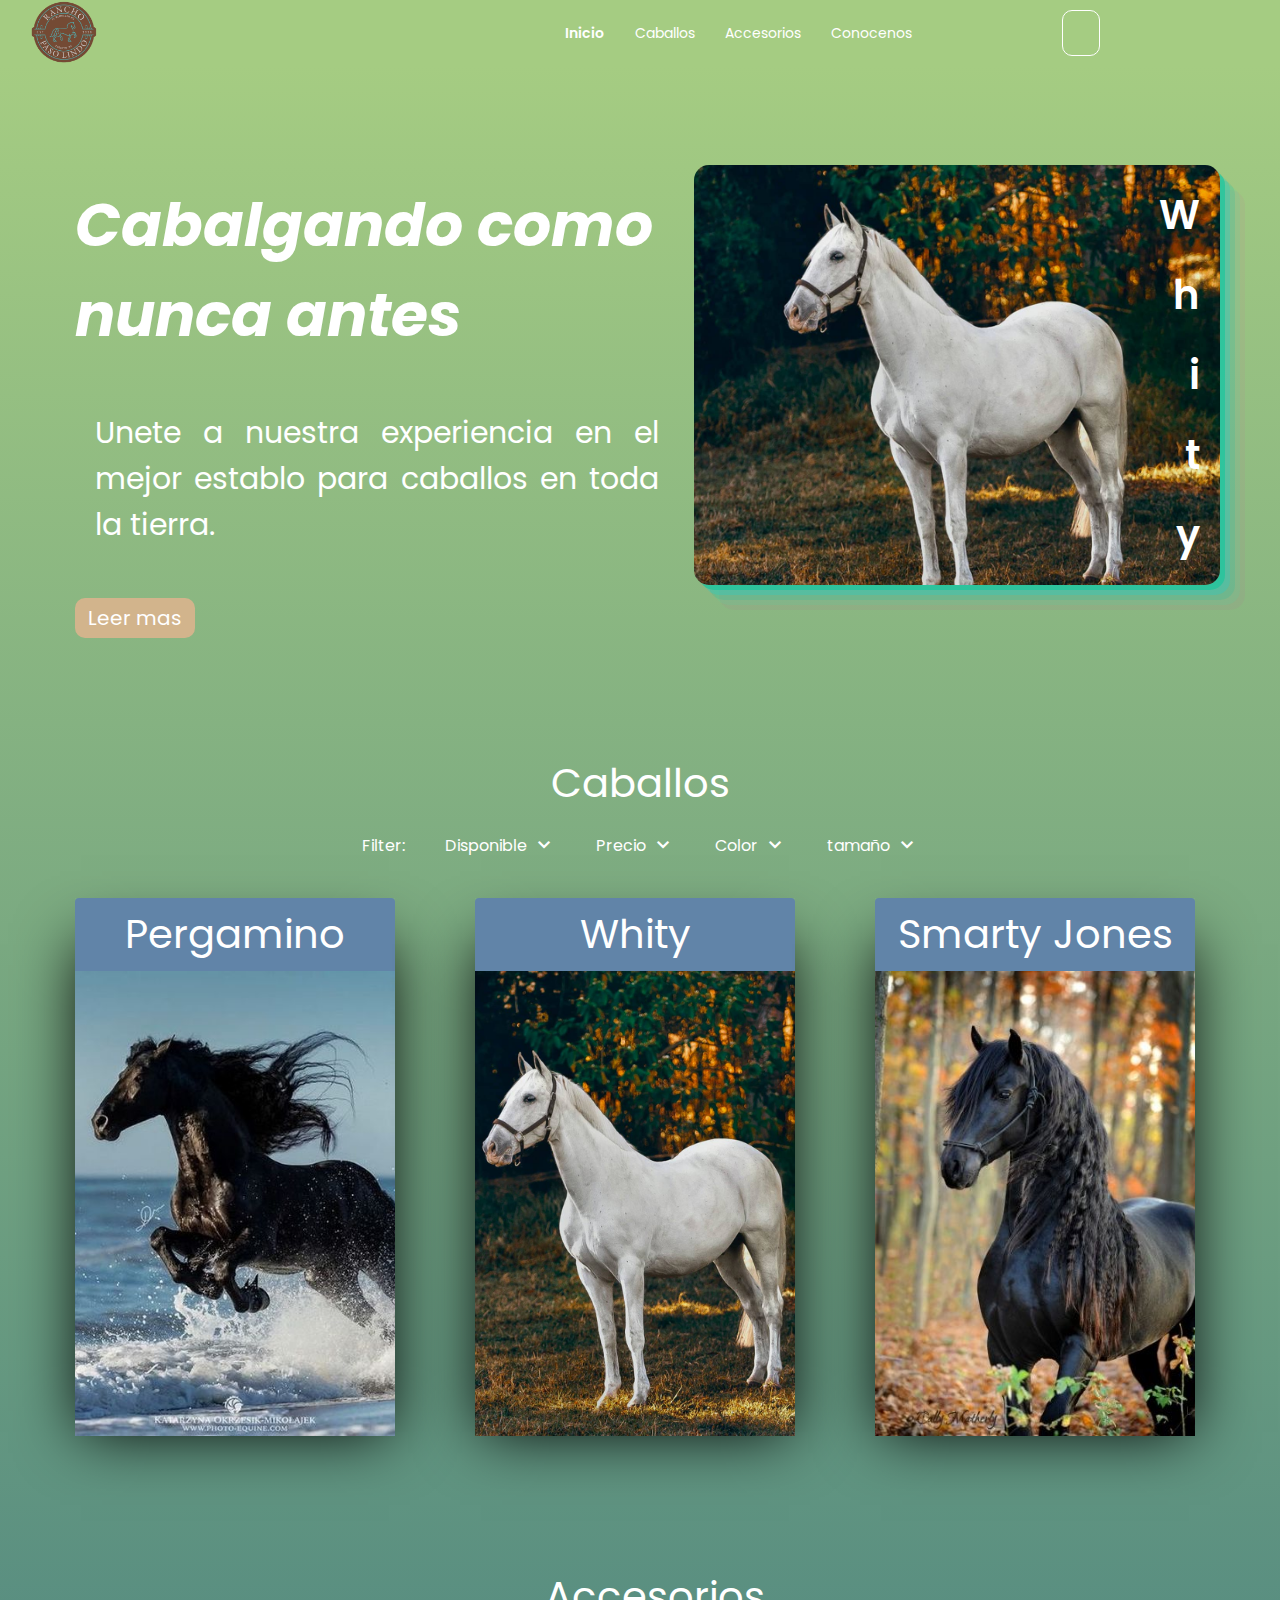
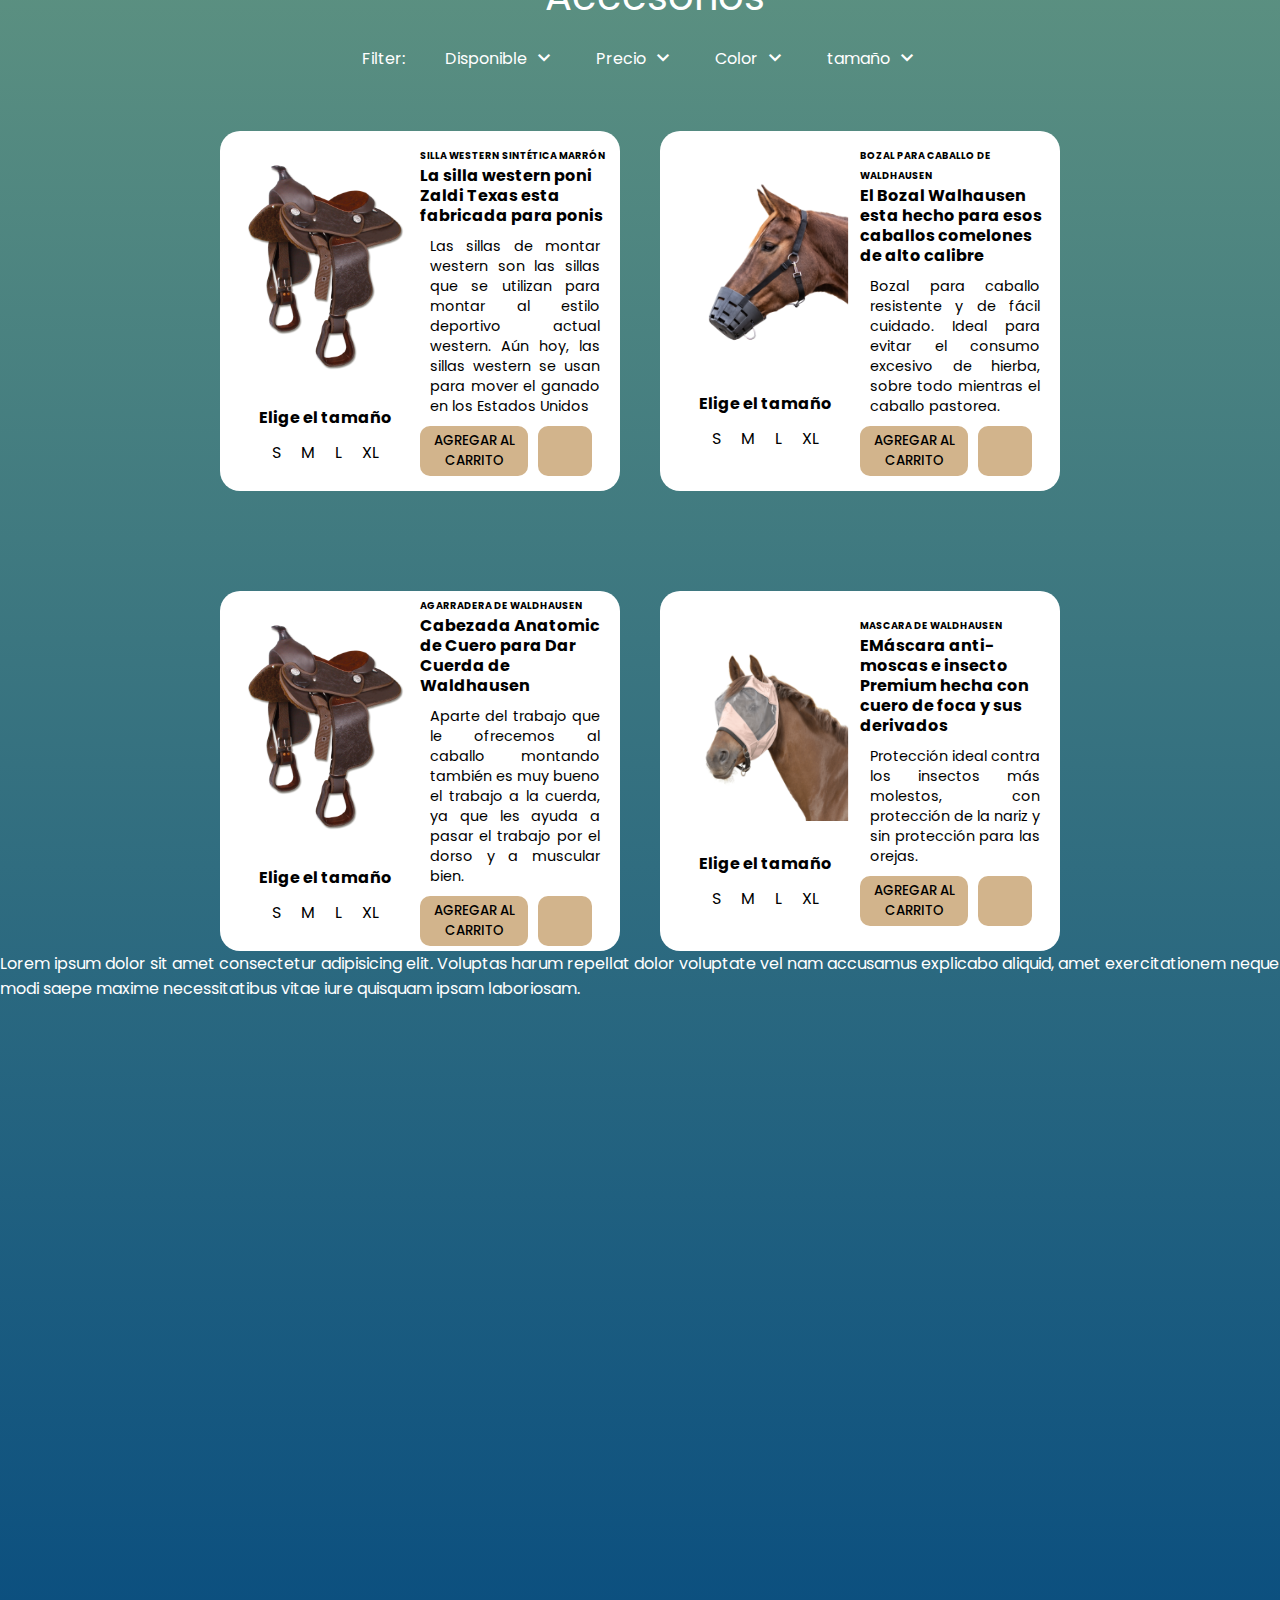
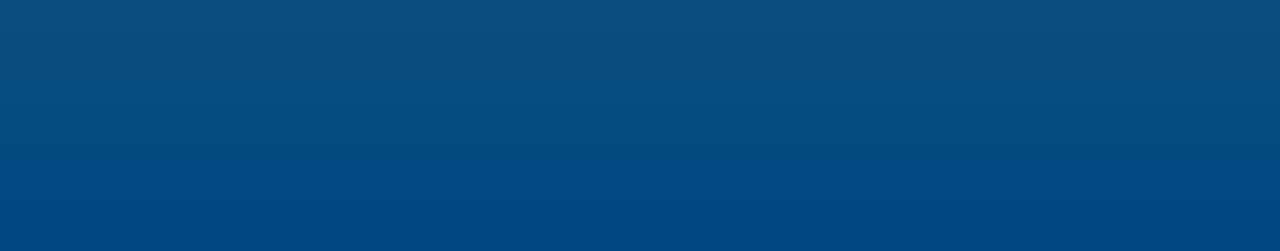
==== commit 736cf426: ""updated accesorios"" ====
--- a/index.html
+++ b/index.html
@@ -6,15 +6,10 @@
     <meta name="viewport" content="width=device-width, initial-scale=1.0" />
     <title>Document</title>
     <link rel="stylesheet" href="Assets/style.css" />
-    <link
-      rel="stylesheet"
-      href="https://cdnjs.cloudflare.com/ajax/libs/font-awesome/6.2.0/css/all.min.css"
-      integrity="sha512-xh6O/CkQoPOWDdYTDqeRdPCVd1SpvCA9XXcUnZS2FmJNp1coAFzvtCN9BmamE+4aHK8yyUHUSCcJHgXloTyT2A=="
-      crossorigin="anonymous"
-      referrerpolicy="no-referrer"
-    />
+    <link rel="stylesheet" href="Assets/mediaqueries.css">
+    <link rel="stylesheet" href="https://cdnjs.cloudflare.com/ajax/libs/font-awesome/6.2.0/css/all.min.css" integrity="sha512-xh6O/CkQoPOWDdYTDqeRdPCVd1SpvCA9XXcUnZS2FmJNp1coAFzvtCN9BmamE+4aHK8yyUHUSCcJHgXloTyT2A==" crossorigin="anonymous" referrerpolicy="no-referrer" />
     <link rel="stylesheet" href="https://fonts.googleapis.com/css2?family=Material+Symbols+Outlined:opsz,wght,FILL,GRAD@20..48,100..700,0..1,-50..200" />
- </head>
+</head>
 <body>
 <header>
       <img src="Assets/img/logo-web.png" alt="Logo de Rancho" class="logo" />
@@ -159,6 +154,7 @@
         </ul>
       </div>
       <div class="cards">
+        <i class="fa-solid arrow fa-arrow-left"></i>
         <div class="card">
           <h2 class="card-title">Pergamino</h2>
           <img src="Assets/img/pergamino h.jpeg">
@@ -174,6 +170,7 @@
           <img src="Assets/img/Smarty jones.jpg" alt="">
           <p class="card-desc">La leyenda, Smarty Jones, nació en Fairthorne Farm en el condado de Chester, Pensilvania. Campeón de 3 años de Roy y Pat Chapman, Smarty Jones capturó los corazones de los aficionados de carreras de Pensilvania con su emocionante victoria en Kentucky Derby y Preakness Stakes</p>
         </div>
+        <i class="fa-solid arrow fa-arrow-right"></i>
           </section>
     <!-- ACCESORIOS -->
     <section id="accesorios">
@@ -197,6 +194,7 @@
               </span>
           </ul>
         </div>
+        <div class="arrow-acce"><i class="fa-solid arrow fa-arrow-right"></i></div>
     <div class="container-container">
       <div class="container">
         <div class="container-info">
@@ -283,10 +281,11 @@
         </div>
       </div>
     </div>
+    <div class="arrow-acce"><i class="fa-solid arrow fa-arrow-right"></i></div>
     </section>
     <section id="beneficios">
         <p>Lorem ipsum dolor sit amet consectetur adipisicing elit. Voluptas harum repellat dolor voluptate vel nam accusamus explicabo aliquid, amet exercitationem neque modi saepe maxime necessitatibus vitae iure quisquam ipsam laboriosam.</p>
     </section>
   </main>
- </body>
+</body>
 </html>
--- a/Assets/style.css
+++ b/Assets/style.css
@@ -371,18 +371,24 @@
   height: 100%;
 }
 
-
-
+.arrow {
+  color: white;
+  font-size: 20px;
+  width: 20px;
+  height: 30px;
+  cursor: pointer;
+}
 
 /* FIN CABALLOS */
 
 #accesorios {
   display: flex;
   flex-direction: column;
-  justify-content: center;
-  align-items: center;
-  margin-top: 90px;
-  width: 1200px;
+  flex-wrap: wrap;
+  justify-content: center;
+  align-items: center;
+  margin-top: 10%;
+  max-width: 1300px;
 }
 .title-acces h2{
   color: white;
@@ -409,6 +415,8 @@
 
 .container-container {
   display: flex;
+  justify-content: center;
+  align-items: center;
   flex-wrap: wrap;
   gap: 40px;
   width: 100%;
@@ -521,6 +529,10 @@
 #beneficios {
   height: 100vh;
 }
+
+
+
+
 /* accesorios */
 
 /* #accesorios {
--- a/Assets/mediaqueries.css
+++ b/Assets/mediaqueries.css
@@ -0,0 +1,169 @@
+@media (max-width: 992px) {
+.navbar {
+    gap: 10px;
+}
+
+.navbar-list {
+    position: absolute;
+    top: 65px;
+    left: 5%;
+    right: 5%;
+    width: 90%;
+    flex-direction: column;
+    background: var(--nav-bg);
+    border: 2px solid var(--electric);
+    border-top: 0px;
+    border-radius: 0px 0px 15px 15px;
+    align-items: flex-start;
+    padding: 45px 30px;
+    gap: 25px;
+    z-index: 2;
+    display: none;
+}
+
+.navbar-list a {
+    font-size: 18px;
+}
+
+.menu-label {
+    display: flex;
+    cursor: pointer;
+    order: 2;
+}
+
+.menu-label img {
+    height: 20px;
+    width: 25px;
+}
+
+.cart-icon {
+    border: 0px solid;
+    height: 40px;
+}
+
+#menu-toggle:checked + .navbar-list {
+    display: flex;
+}
+
+.hero-info {
+    width: 100%;
+    text-align: center;
+    justify-content: center;
+    align-items: center;
+    gap: 30px;
+}
+
+.hero-info h1 {
+    width: 90%;
+    max-width: 500px;
+    min-width: unset;
+}
+.hero-info p {
+    width: 60%;
+    max-width: 600px;
+}
+.hero-card {
+    display: none;
+}
+
+#info h2 {
+    text-align: center;
+    width: 80%;
+}
+
+  .info-cards-container {
+    max-width: 80%;
+  }
+
+  #discover {
+    display: flex;
+    flex-direction: column;
+    justify-content: center;
+    align-items: center;
+    text-align: center;
+  }
+
+  .discover-info {
+    flex-direction: column;
+    align-items: center;
+  }
+
+  .discover-cards {
+    flex-direction: column;
+  }
+
+  .discover-cards img {
+    width: 100%;
+  }
+
+  .categories {
+    flex-wrap: wrap;
+    max-width: 390px;
+  }
+
+  .category {
+    width: 120px;
+  }
+}
+
+@media (max-width: 576px) {
+.cart {
+    left: 0;
+    width: 100%;
+    border: none;
+}
+
+.cart-item {
+    flex-wrap: wrap;
+}
+
+.hero-info p {
+    width: 70%;
+    max-width: unset;
+  }
+
+  .info-card {
+    width: 100%;
+    height: 350px;
+    justify-content: center;
+  }
+
+  .info-card p {
+    width: 90%;
+  }
+
+  #discover {
+    width: 80%;
+  }
+  #discover h2 {
+    font-size: 48px;
+    width: 100%;
+  }
+
+  .discover-text a {
+    font-size: 20px;
+  }
+
+  .discover-cards {
+    gap: 20px;
+  }
+
+  .categories {
+    max-width: 300px;
+    justify-content: center;
+    align-items: center;
+  }
+
+  .products-container {
+    width: 80%;
+  }
+
+  .product {
+    width: 100%;
+  }
+
+  .footer-links {
+    flex-direction: column;
+    text-align: center;
+  }
+}
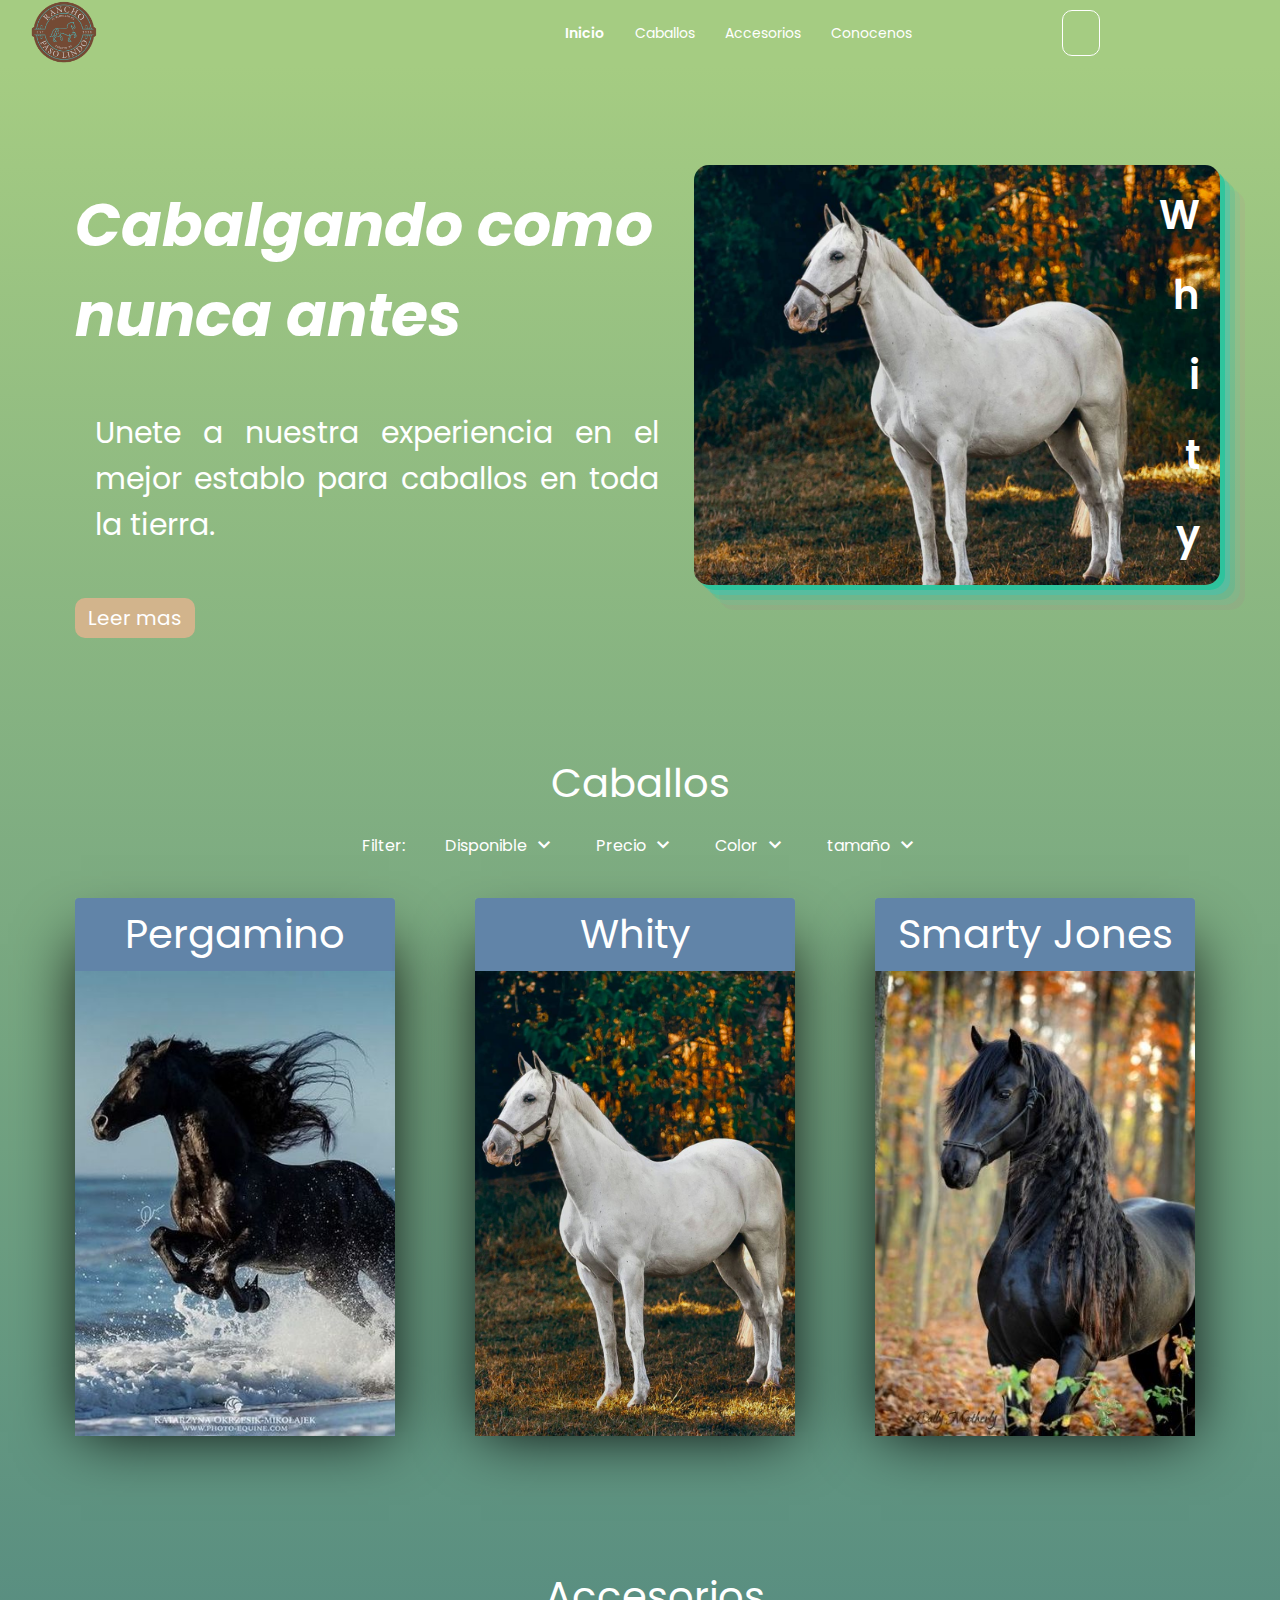
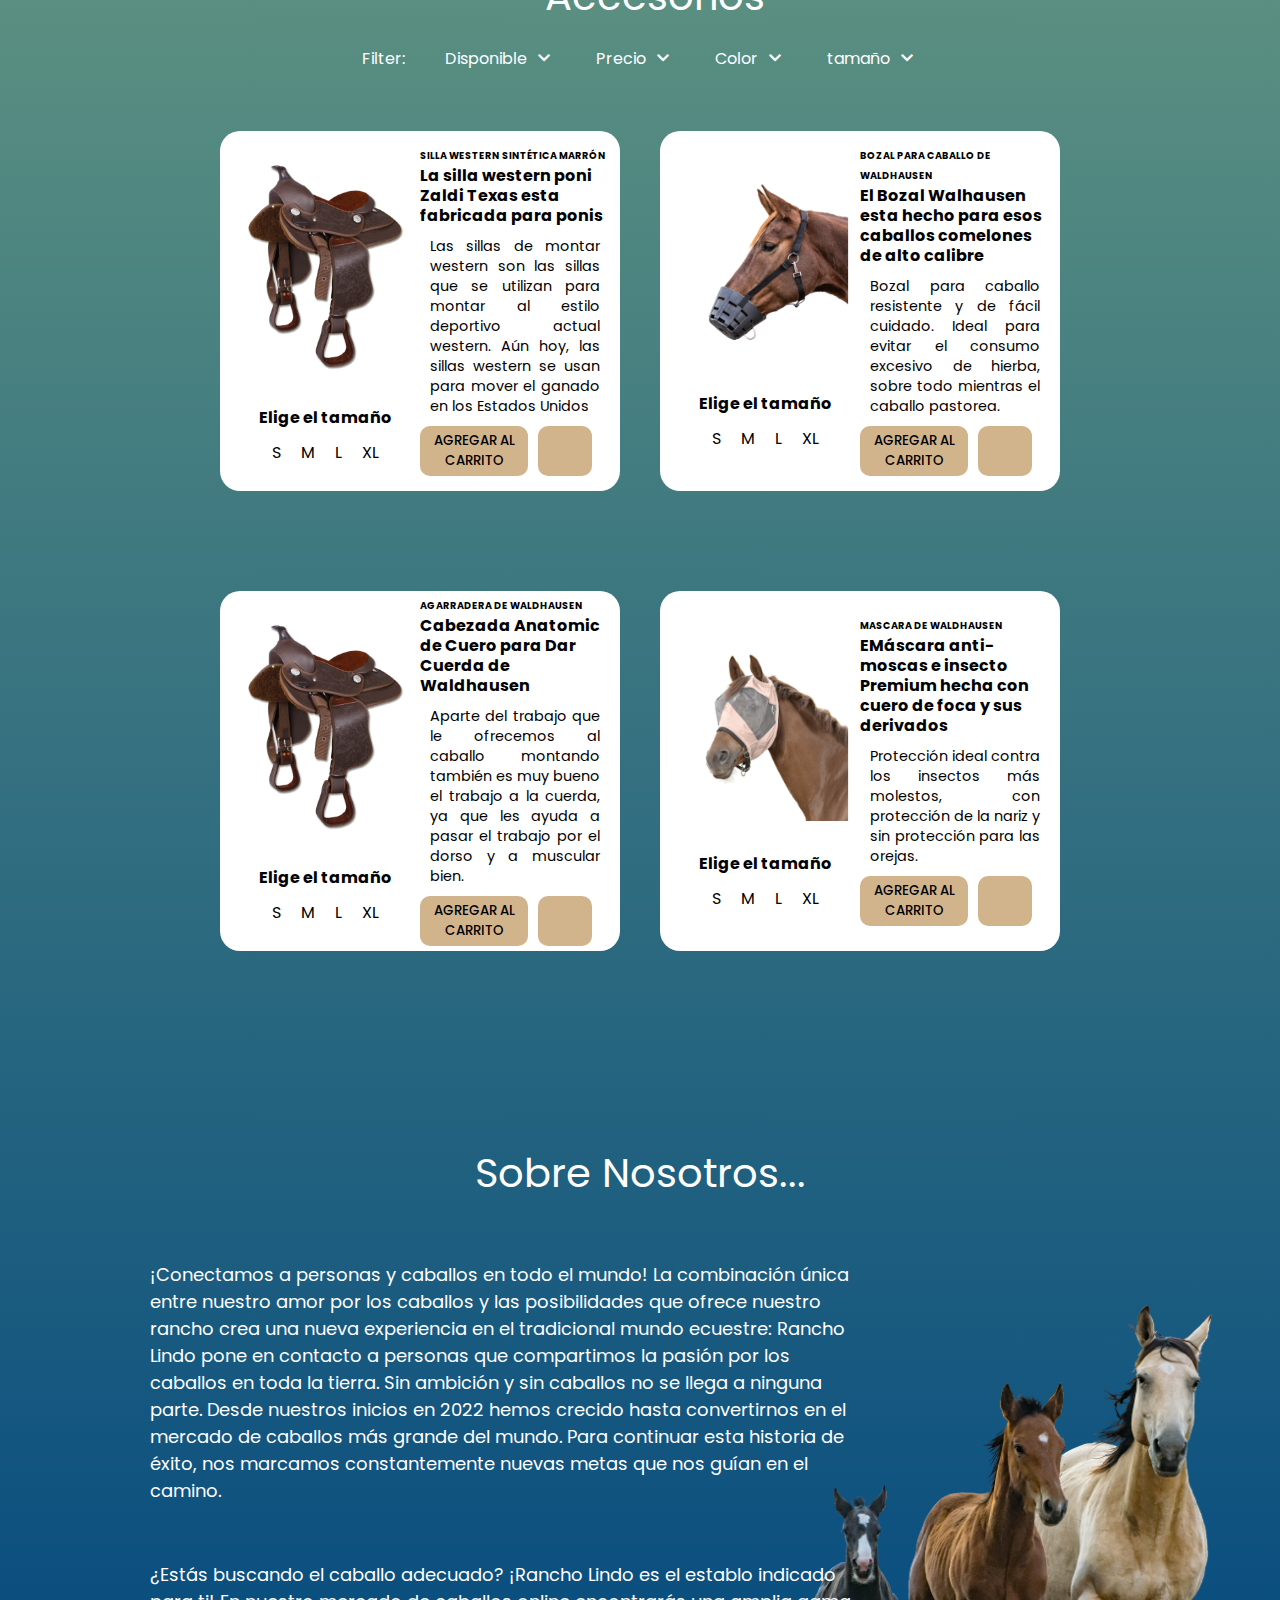
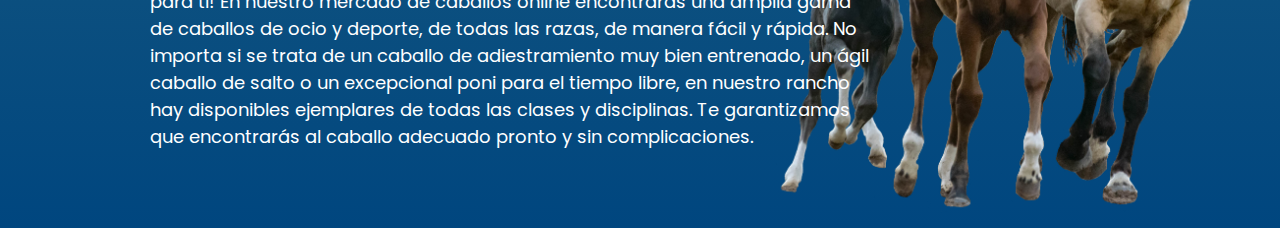
==== commit 655a37d2: ""update about us"" ====
--- a/index.html
+++ b/index.html
@@ -194,7 +194,6 @@
               </span>
           </ul>
         </div>
-        <div class="arrow-acce"><i class="fa-solid arrow fa-arrow-right"></i></div>
     <div class="container-container">
       <div class="container">
         <div class="container-info">
@@ -281,10 +280,20 @@
         </div>
       </div>
     </div>
-    <div class="arrow-acce"><i class="fa-solid arrow fa-arrow-right"></i></div>
     </section>
-    <section id="beneficios">
-        <p>Lorem ipsum dolor sit amet consectetur adipisicing elit. Voluptas harum repellat dolor voluptate vel nam accusamus explicabo aliquid, amet exercitationem neque modi saepe maxime necessitatibus vitae iure quisquam ipsam laboriosam.</p>
+    <section id="about-us">
+      <div class="about-us-title">
+        <h3>Sobre Nosotros...</h3>
+      </div>
+      <div class="about-us-container">
+        <div class="about-us-info">
+          <p>¡Conectamos a personas y caballos en todo el mundo! La combinación única entre nuestro amor por los caballos y las posibilidades que ofrece nuestro rancho crea una nueva experiencia en el tradicional mundo ecuestre: Rancho Lindo pone en contacto a personas que compartimos la pasión por los caballos en toda la tierra. Sin ambición y sin caballos no se llega a ninguna parte. Desde nuestros inicios en 2022 hemos crecido hasta convertirnos en el mercado de caballos más grande del mundo. Para continuar esta historia de éxito, nos marcamos constantemente nuevas metas que nos guían en el camino.</p>
+          <p>¿Estás buscando el caballo adecuado?  ¡Rancho Lindo es el establo indicado para ti! En nuestro mercado de caballos online encontrarás una amplia gama de caballos de ocio y deporte, de todas las razas, de manera fácil y rápida. No importa si se trata de un caballo de adiestramiento muy bien entrenado, un ágil caballo de salto o un excepcional poni para el tiempo libre, en nuestro rancho hay disponibles ejemplares de todas las clases y disciplinas.  Te garantizamos que encontrarás al caballo adecuado pronto y sin complicaciones.</p>
+        </div>
+        <div class="about-us-img">
+          <img src="Assets/img/_-horses.png" alt="Caballo sobre nosotros">
+        </div>
+      </div>
     </section>
   </main>
 </body>
--- a/Assets/style.css
+++ b/Assets/style.css
@@ -388,6 +388,7 @@
   justify-content: center;
   align-items: center;
   margin-top: 10%;
+  margin-bottom: 15%;
   max-width: 1300px;
 }
 .title-acces h2{
@@ -526,10 +527,47 @@
   background-color: tan;
 }
 
-#beneficios {
-  height: 100vh;
-}
-
+#about-us {
+  display: flex;
+  flex-direction: column;
+  justify-content: center;
+  align-items: center;
+  height: 100%;
+}
+
+.about-us-title h3 {
+  font-size: 40px;
+  font-weight: 400;
+}
+
+.about-us-container {
+  display: flex;
+  justify-content: center;
+  height: 100%;
+  max-width: 1200px;
+}
+
+.about-us-info {
+  display: flex;
+  flex-direction: column;
+  width: 60%;
+  z-index: 2;
+}
+
+.about-us-info p {
+  color: white;
+  font-size: 18px;
+  margin-top: 8%;
+}
+
+.about-us-img {
+  width: 30%;
+  margin-left: -100px;
+}
+
+.about-us-img img {
+  width: 500px;
+}
 
 
 
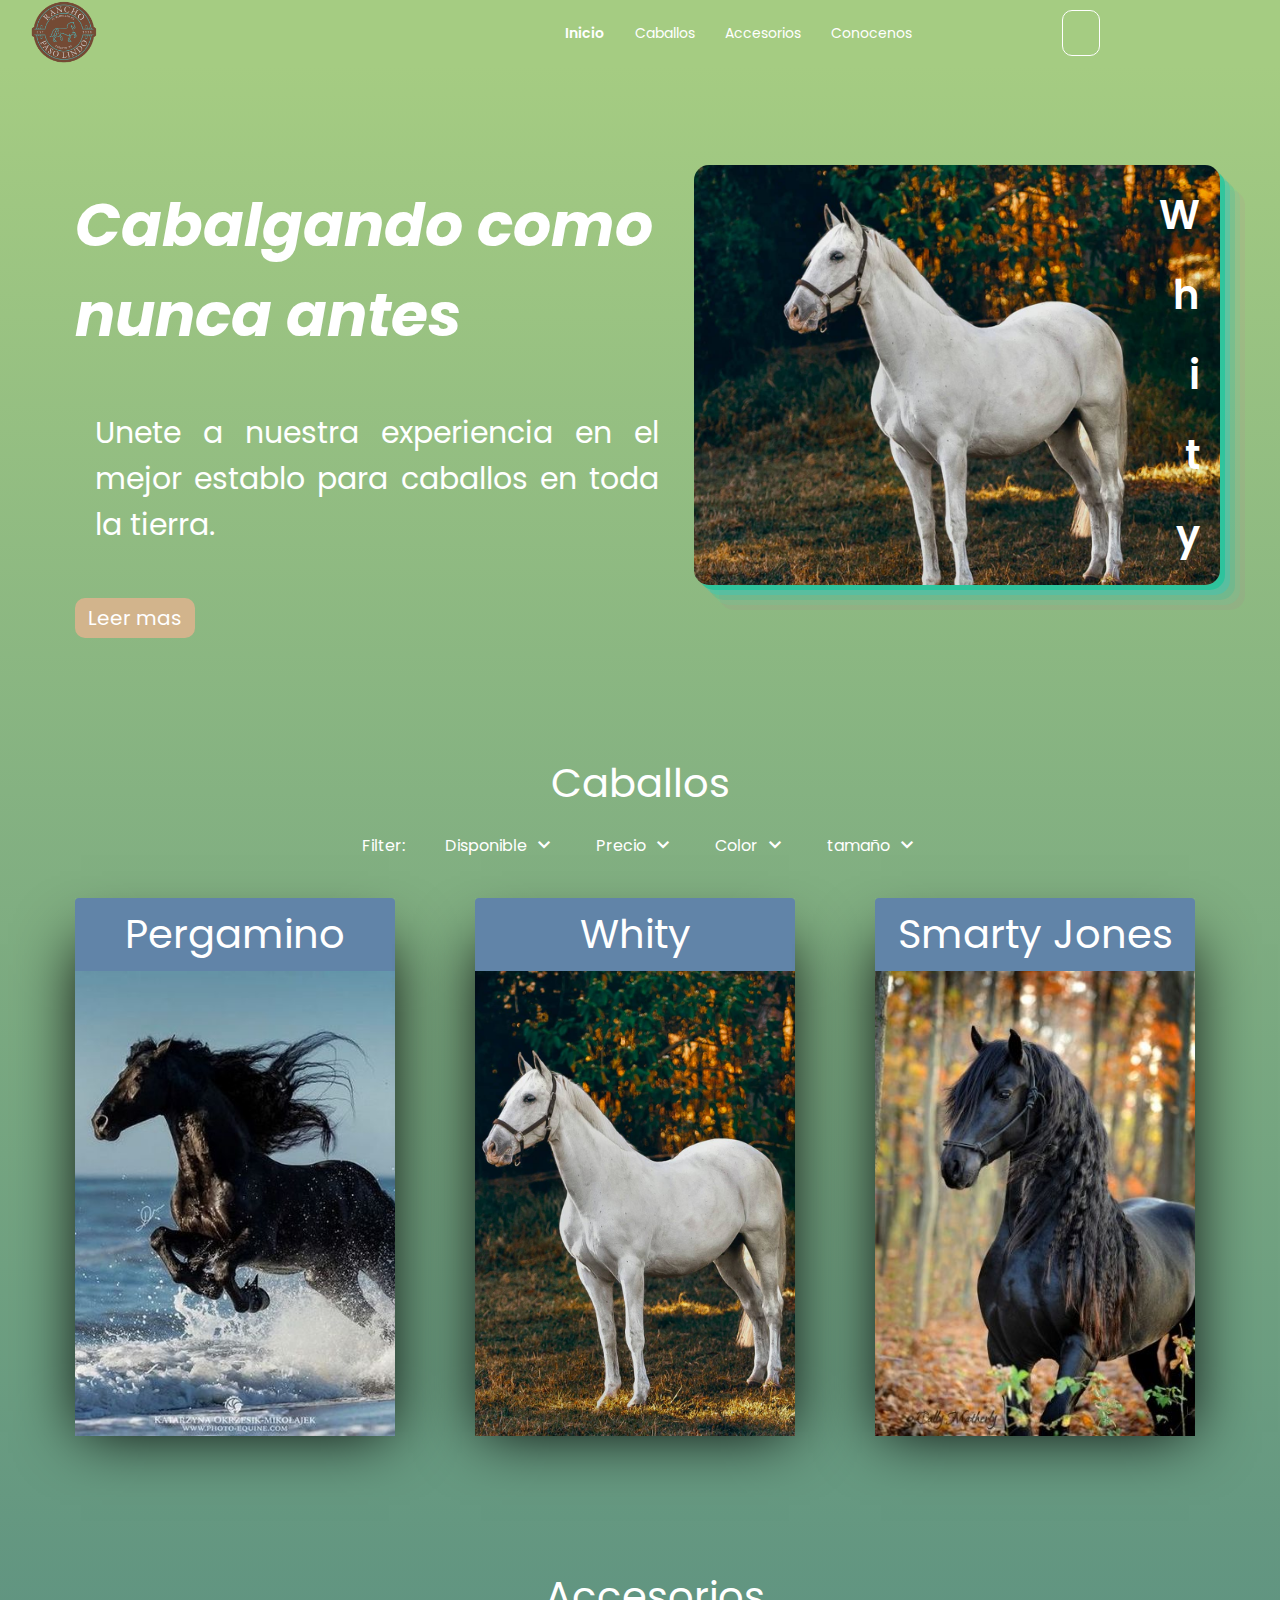
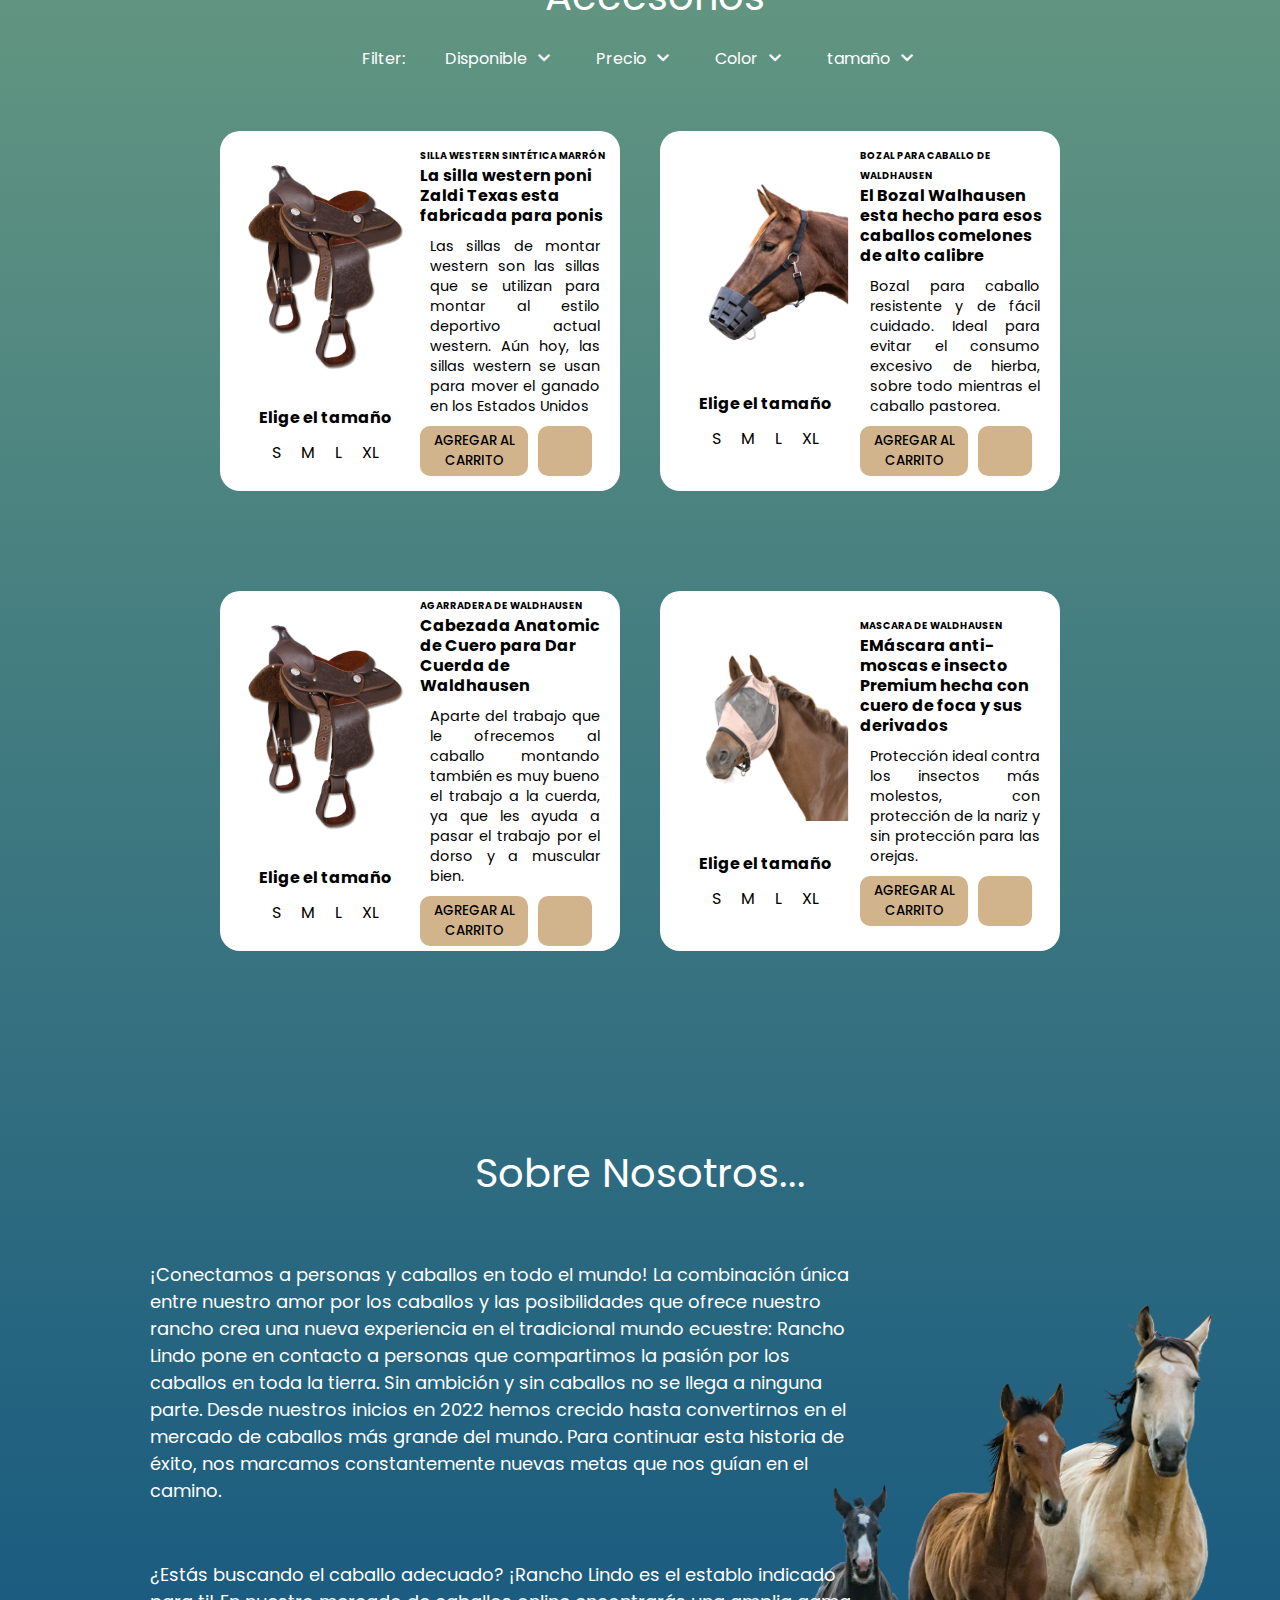
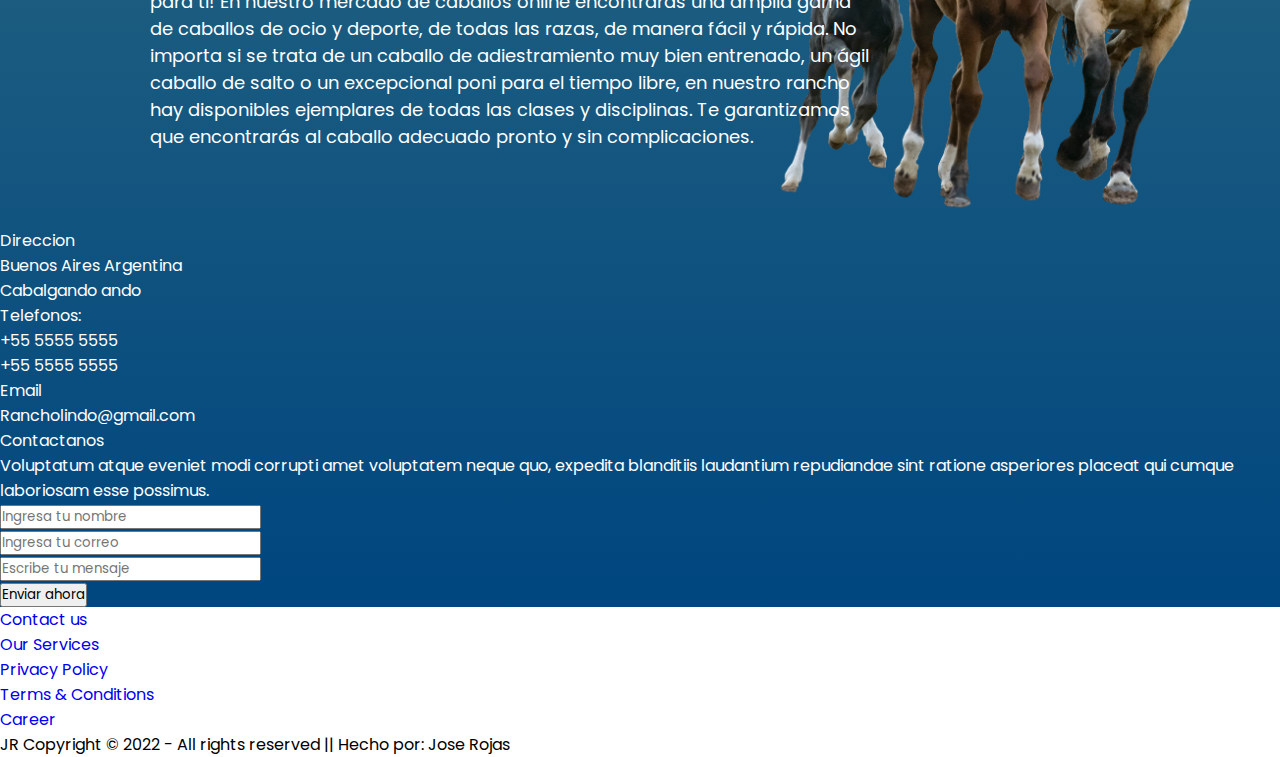
==== commit 874950d1: "footer update" ====
--- a/index.html
+++ b/index.html
@@ -295,6 +295,72 @@
         </div>
       </div>
     </section>
+    <!-- CONTACT US -->
+    <section id="contact">
+      <div class="contact-us">
+        <div class="content">
+          <div class="left-side">
+            <div class="address details">
+              <i class="fas fa-map-marker-alt"></i>
+              <div class="topic">Direccion</div>
+              <div class="text-one">Buenos Aires Argentina</div>
+              <div class="text-two">Cabalgando ando</div>
+            </div>
+            <div class="phone details">
+              <i class="fas fa-phone-alt"></i>
+              <div class="topic">Telefonos:</div>
+              <div class="text-one">+55 5555 5555</div>
+              <div class="text-two">+55 5555 5555</div>
+            </div>
+            <div class="email details">
+              <i class="fas fa-envelope"></i>
+              <div class="topic">Email</div>
+              <div class="text-one">Rancholindo@gmail.com</div>
+            </div>
+          </div>
+          <div class="right-side">
+            <div class="topic-text">Contactanos</div>
+            <p>Voluptatum atque eveniet modi corrupti amet voluptatem neque quo, expedita blanditiis laudantium repudiandae sint ratione asperiores placeat qui cumque laboriosam esse possimus.</p>
+          <form action="#">
+            <div class="input-box">
+              <input type="text" placeholder="Ingresa tu nombre">
+            </div>
+            <div class="input-box">
+              <input type="text" placeholder="Ingresa tu correo">
+            </div>
+            <div class="input-box message-box">
+              <input type="text" placeholder="Escribe tu mensaje">
+            </div>
+            <div class="button">
+              <input type="button" value="Enviar ahora" >
+            </div>
+          </form>
+        </div>
+        </div>
+      </div>
+    </section>
   </main>
+  <footer>
+    <div class="row">
+    <a href="#"><i class="fa-brands fa-facebook-f"></i></i></a>
+    <a href="#"><i class="fa-brands fa-instagram"></i></i></a>
+    <a href="#"><i class="fa-brands fa-youtube"></i></i></a>
+    <a href="#"><i class="fa-brands fa-twitter"></i></a>
+    </div>
+    
+    <div class="row">
+    <ul>
+    <li><a href="contact">Contact us</a></li>
+    <li><a href="about-us">Our Services</a></li>
+    <li><a href="#">Privacy Policy</a></li>
+    <li><a href="#">Terms & Conditions</a></li>
+    <li><a href="inicio">Career</a></li>
+    </ul>
+    </div>
+    
+    <div class="row">
+      JR Copyright © 2022  - All rights reserved || Hecho por: Jose Rojas
+    </div>
+    </footer>
 </body>
 </html>
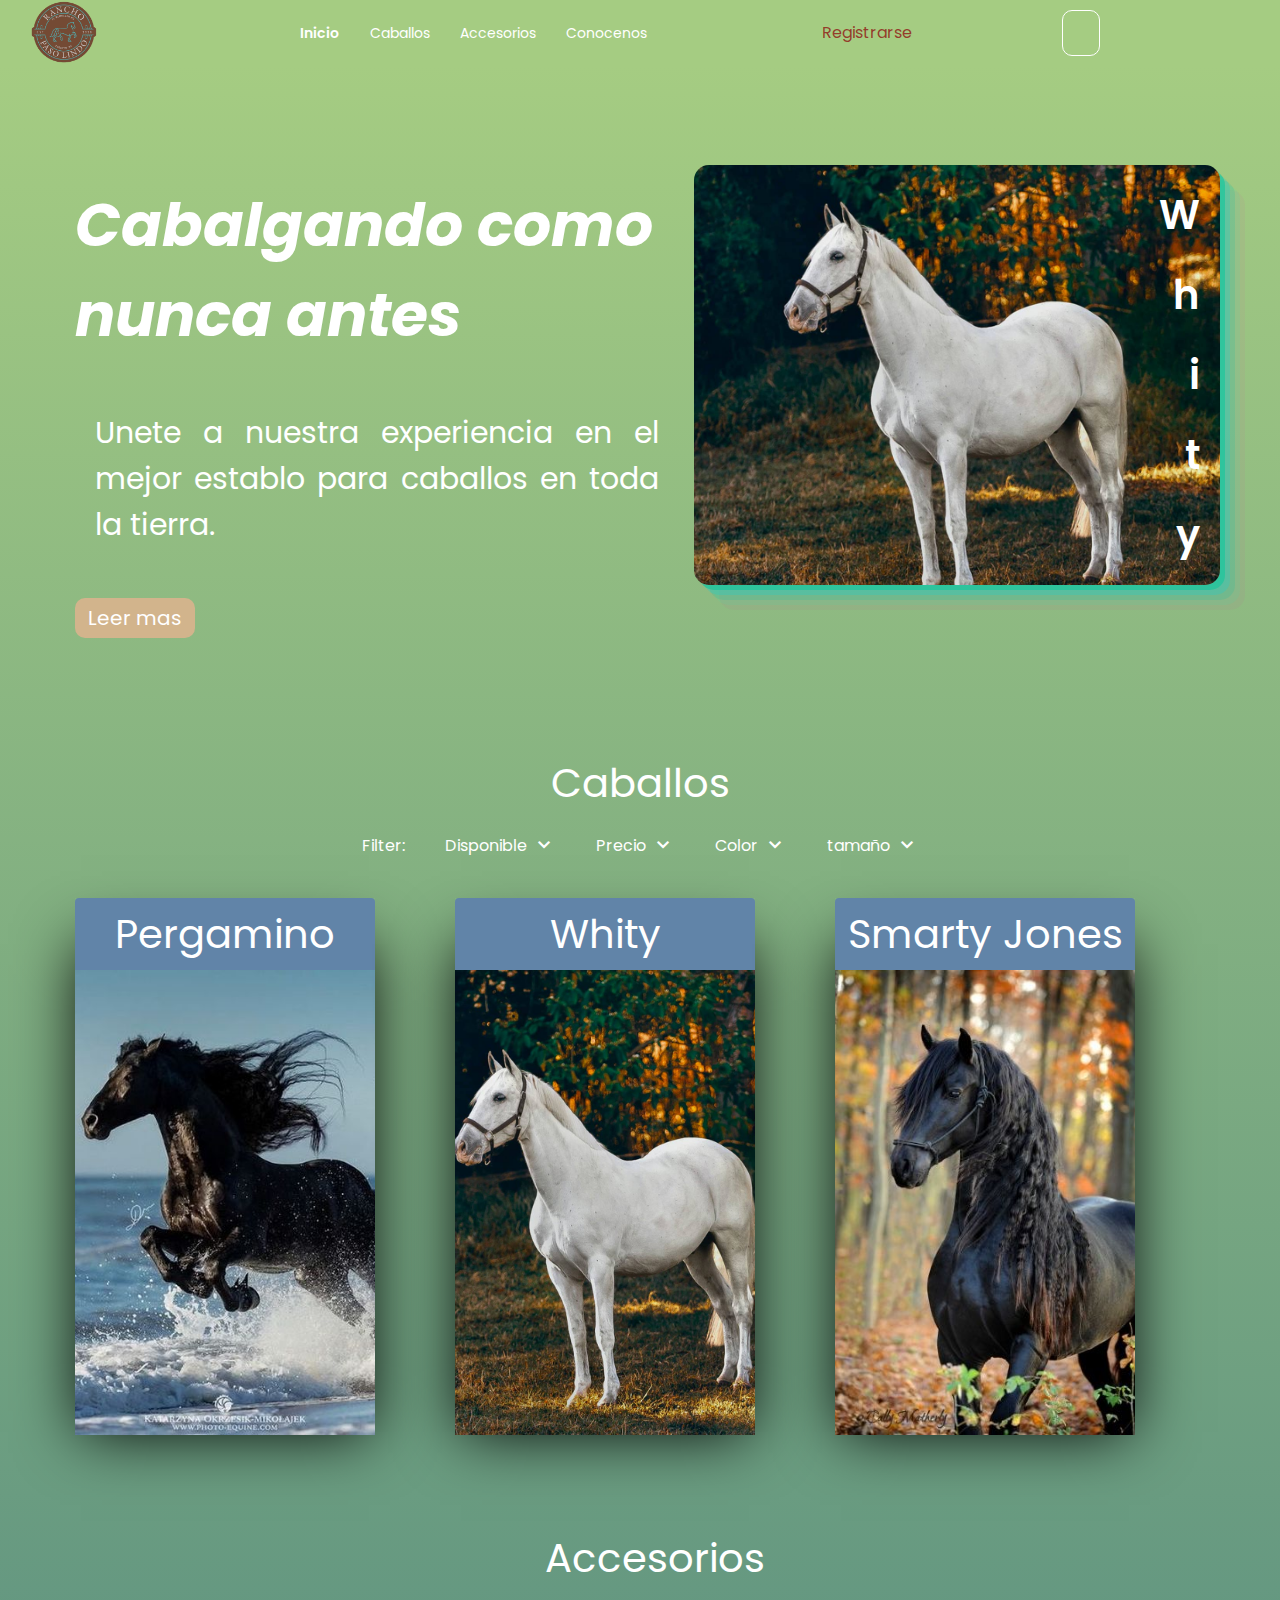
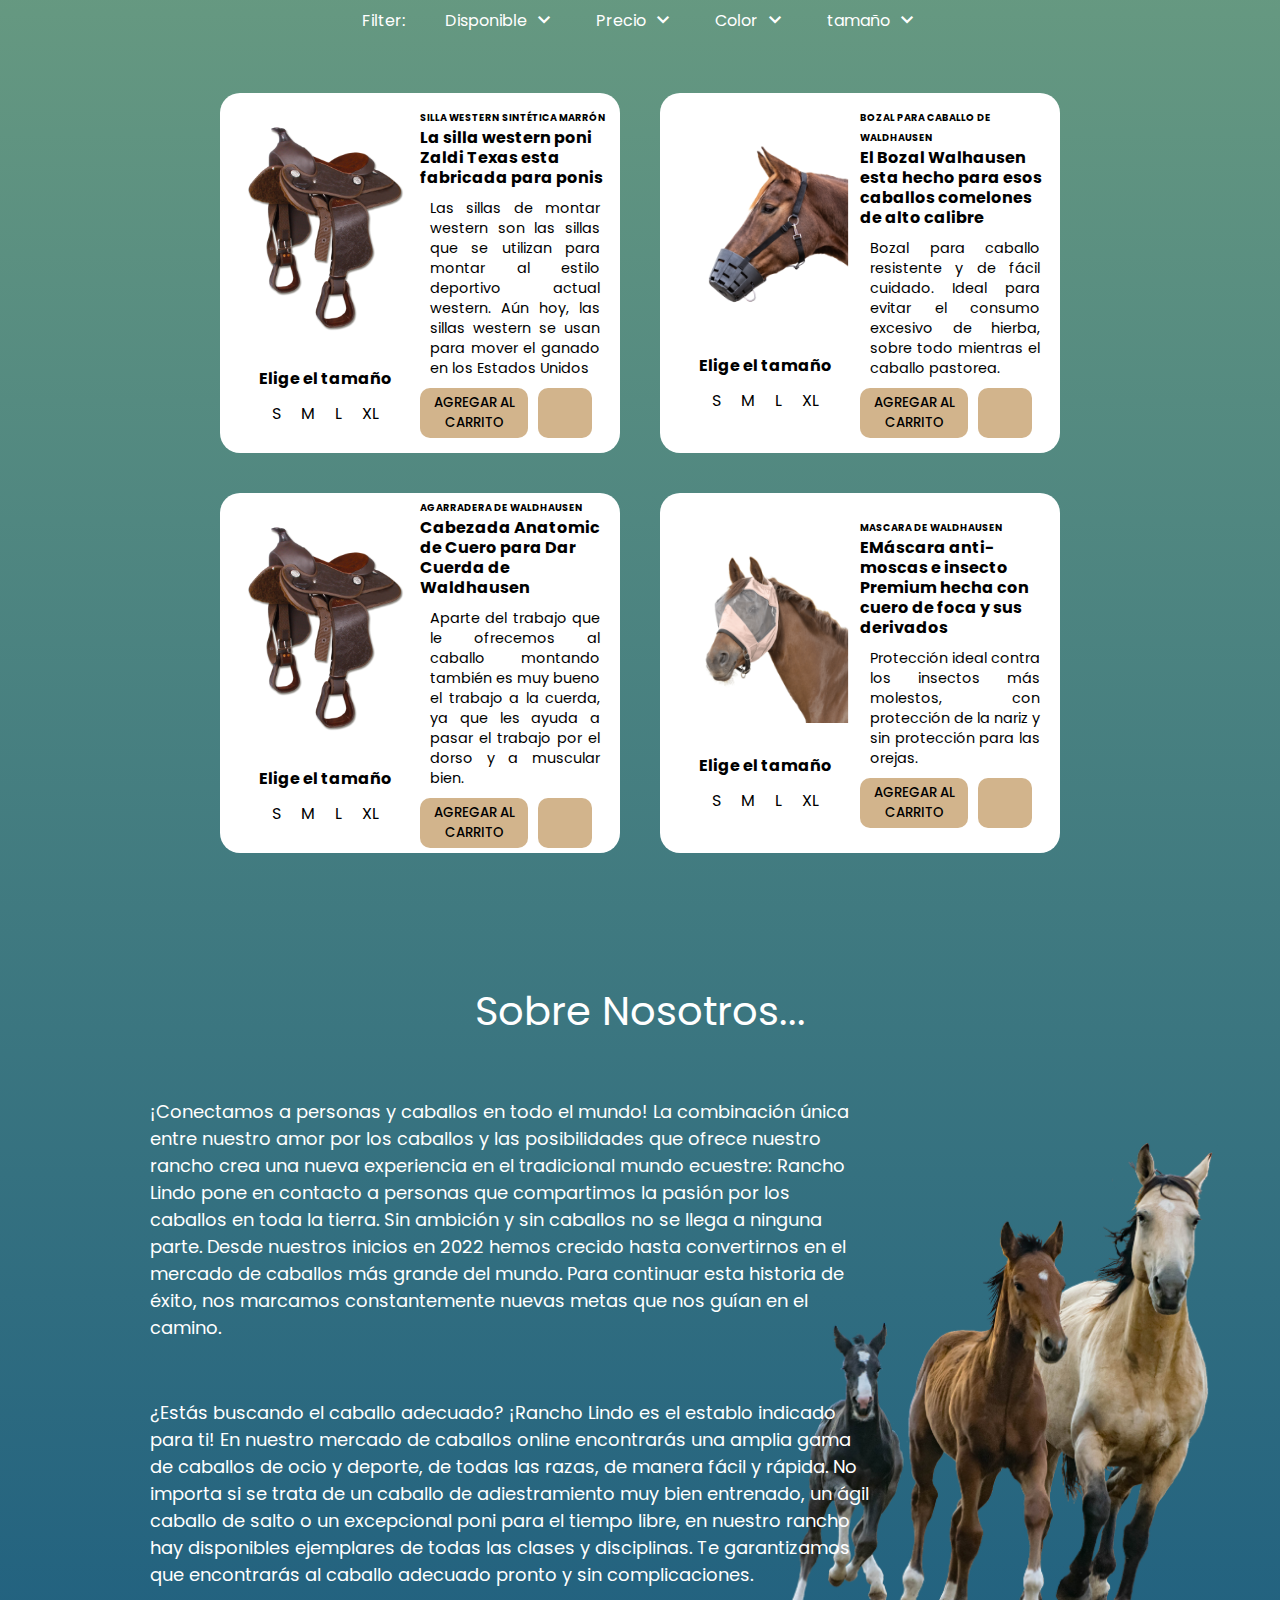
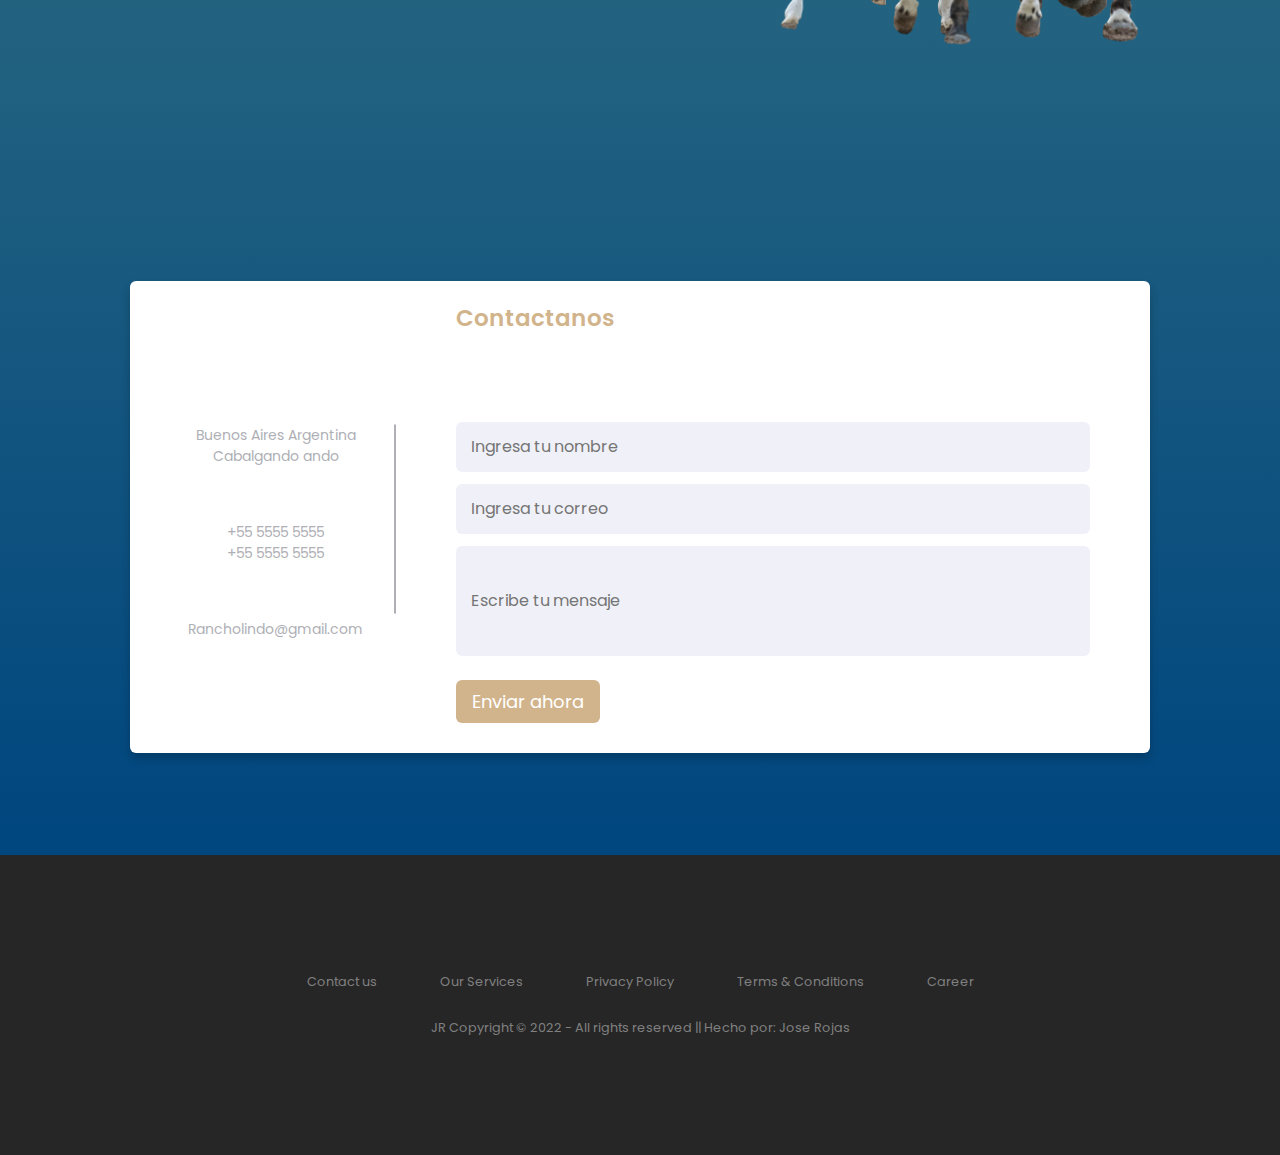
==== commit f8f7115f: ""login update"" ====
--- a/index.html
+++ b/index.html
@@ -7,6 +7,7 @@
     <title>Document</title>
     <link rel="stylesheet" href="Assets/style.css" />
     <link rel="stylesheet" href="Assets/mediaqueries.css">
+    <link rel="stylesheet" href="Assets/animaciones.css">
     <link rel="stylesheet" href="https://cdnjs.cloudflare.com/ajax/libs/font-awesome/6.2.0/css/all.min.css" integrity="sha512-xh6O/CkQoPOWDdYTDqeRdPCVd1SpvCA9XXcUnZS2FmJNp1coAFzvtCN9BmamE+4aHK8yyUHUSCcJHgXloTyT2A==" crossorigin="anonymous" referrerpolicy="no-referrer" />
     <link rel="stylesheet" href="https://fonts.googleapis.com/css2?family=Material+Symbols+Outlined:opsz,wght,FILL,GRAD@20..48,100..700,0..1,-50..200" />
 </head>
@@ -25,7 +26,12 @@
           <li><a href="#accesorios">Accesorios</a></li>
           <li><a href="" target="_blank">Conocenos</a></li>
         </ul>
-
+        <div class="login">
+        <label for="login-icon"  class="login-icon">
+          <a href="Assets/login.html" class="login-icon"><i class="fa-regular fa-user"></i></a>
+        </label>
+        <a href="#" class="register">Registrarse</a>
+        </div>
         <label for="cart-toggle" class="cart-label">
           <i class="fa-solid fa-cart-shopping cart-icon"></i>
         </label>
--- a/Assets/style.css
+++ b/Assets/style.css
@@ -70,6 +70,24 @@
   cursor: pointer;
   color: var(white);
   font-size: 14px;
+}
+
+.login {
+  display: flex;
+  justify-content: center;
+  align-items: center;
+  gap: 25px;
+}
+
+.login-icon {
+  font-weight: 600;
+  cursor: pointer;
+  color: white;
+  font-size: 18px;
+}
+
+.login a {
+  color: rgba(143, 14, 14, 0.777);
 }
 
 .fa-cart-shopping {
@@ -327,7 +345,7 @@
 }
 
 .card {
-  width: 320px;
+  width: 300px;
   height: 500px;
   margin: 40px;
   position: relative;
@@ -387,8 +405,8 @@
   flex-wrap: wrap;
   justify-content: center;
   align-items: center;
-  margin-top: 10%;
-  margin-bottom: 15%;
+  margin-top: 7%;
+  margin-bottom: 10%;
   max-width: 1300px;
 }
 .title-acces h2{
@@ -398,9 +416,6 @@
   font-size: 40px;
 }
 
-.filter-accesorio {
-}
-
 .filter-nav {
   display: flex;
   gap: 40px;
@@ -420,6 +435,7 @@
   align-items: center;
   flex-wrap: wrap;
   gap: 40px;
+  margin-top: 60px;
   width: 100%;
   height: 100%;
   max-width: 1200px;
@@ -433,7 +449,6 @@
   width: 400px;
   height: 360px;
   padding: 10px;
-  margin-top: 60px;
 }
 
 .container-info {
@@ -532,7 +547,7 @@
   flex-direction: column;
   justify-content: center;
   align-items: center;
-  height: 100%;
+  height: 100vh;
 }
 
 .about-us-title h3 {
@@ -569,187 +584,159 @@
   width: 500px;
 }
 
-
-
-/* accesorios */
-
-/* #accesorios {
-  display: flex;
-  flex-direction: column;
-  justify-content: center;
-  align-items: center;
-  width: 100vw;
-  height: 100vh;
-}
-
-.title-acces h2{
-  color: white;
-  margin-left: 30px;
-  font-weight: 400;
-  font-size: 40px;
-}
-
-.filter-accesorio {
-}
-
-.filter-nav {
-  display: flex;
-  gap: 40px;
-}
-
-.filter-nav li {
-  margin-top: 20px;
-}
-
-.filter-nav li a {
-  color: white;
-}
-
-.material-symbols-outlined {
-  margin-left: -35px;
-  margin-top: 20px;
+/* CONTACT */
+
+#contact {
+  display: flex;
+  flex-direction: column;
+  justify-content: center;
+  align-items: center;
+  margin-bottom: 8%;
+  height: 100%;
+  max-width: 1200px;
+}
+
+.contact-us{
+  width: 85%;
+  background: #fff;
+  border-radius: 6px;
+  border-bottom: 10%;
+  padding: 20px 60px 30px 40px;
+  box-shadow: 0 5px 10px rgba(0, 0, 0, 0.2);
+}
+.contact-us .content{
+  display: flex;
+  align-items: center;
+  justify-content: space-between;
+}
+.contact-us .content .left-side{
+  width: 25%;
+  height: 100%;
+  display: flex;
+  flex-direction: column;
+  align-items: center;
+  justify-content: center;
+  margin-top: 15px;
+  position: relative;
+}
+.content .left-side::before{
+  content: '';
+  position: absolute;
+  height: 70%;
+  width: 2px;
+  right: -15px;
+  top: 50%;
+  transform: translateY(-50%);
+  background: #afafb6;
+}
+.content .left-side .details{
+  margin: 14px;
+  text-align: center;
+}
+.content .left-side .details i{
+  font-size: 30px;
+  color: tan;
+  margin-bottom: 10px;
+}
+.content .left-side .details .topic{
+  font-size: 18px;
+  font-weight: 500;
+}
+.content .left-side .details .text-one,
+.content .left-side .details .text-two{
+  font-size: 14px;
+  color: #afafb6;
+}
+.contact-us .content .right-side{
+  width: 75%;
+  margin-left: 75px;
+}
+.content .right-side .topic-text{
+  font-size: 23px;
+  font-weight: 600;
+  color: tan;
+}
+.right-side .input-box{
+  height: 50px;
+  width: 100%;
+  margin: 12px 0;
+}
+.right-side .input-box input,
+.right-side .input-box textarea{
+  height: 100%;
+  width: 100%;
+  border: none;
+  outline: none;
+  font-size: 16px;
+  background: #F0F1F8;
+  border-radius: 6px;
+  padding: 0 15px;
+  resize: none;
+}
+.right-side .message-box{
+  min-height: 110px;
+}
+.right-side .input-box textarea{
+  padding-top: 6px;
+}
+.right-side .button{
+  display: inline-block;
+  margin-top: 12px;
+}
+.right-side .button input[type="button"]{
+  color: #fff;
+  font-size: 18px;
+  outline: none;
+  border: none;
+  padding: 8px 16px;
+  border-radius: 6px;
+  background: tan;
   cursor: pointer;
-}
-
-
-.container {
-  display: flex;
-  flex-wrap: wrap;
-  justify-content: center;
-  align-items: center;
-  margin-top: 50px;
-  gap: 30px;
-  border-top: 80px;
-  max-width: 1300px;
-}
-
-.container1 {
-  display: flex;
-  width: 540px;
-  height: 400px;
-  background: white;
-  border-radius: 10px;
-  box-shadow: rgba(0, 0, 0, 0.35) 0px 5px 15px;
-  margin-left: auto;
-}
-
-.container-acce {
-  display: flex;
-  flex-direction: column;
-}
-
-.product {
-  width: 40%;
-  height: 100%;
-  top: 10%;
-  left: 60%;
-}
-
-p {
-  color: black;
-  font-size: 0.6em;
-  letter-spacing: 1px;
-}
-
-.product h3 {
-  font-size: 1.2em;
-  color: black;
-  margin-top: -5px;
-}
-
-.producto h4 {
-  color: tan;
-}
-
-.img {
-  width: 250px;
-  margin-top: 20px;
-  margin-left: 20px;
-}
-
-.slideshow-buttons {
-  top: 70%;
-}
-
-.desc {
-  text-transform: none;
-  letter-spacing: 0;
-  margin-bottom: 17px;
-  color: dark;
-  font-size: 0.7em;
-  line-height: 1.6em;
-  margin-right: 25px;
-  text-align: justify;
-}
-
-.buttons {
-  padding: 10px;
-  display: flex;
-  width: 200px;
-  margin: -10px;
-  gap: 10px;
-}
-
-.add {
-  width: 70%;
-  height: 50px;
-  padding: 10px;
-  display: flex;
-  align-items: center;
-  outline: 0;
-  border: 0;
-  border-radius: 10px;
-  text-transform: uppercase;
-  letter-spacing: 1px;
-  cursor: pointer;
-  background-color: tan;
-}
-
-.like {
-  width: 30%;
-  height: 50px;
-  padding: 10px;
-  display: flex;
-  align-items: center;
-  justify-content: center;
-  outline: 0;
-  border: 0;
-  border-radius: 10px;
-  text-transform: uppercase;
-  letter-spacing: 1px;
-  cursor: pointer;
-  background-color: tan;
-}
-
-.sizes {
-  display: grid;
-  color: tan;
-  grid-template-columns: repeat(auto-fill, 30px);
-  width: 60%;
-  font-weight: bold;
-  font-size: 20px;
-  grid-gap: 4px;
-  margin-left: 20px;
-  margin-top: 5px;
-}
-
-.pick {
-  font-size: 12px;
-  margin-top: 11px;
-  margin-bottom: 0;
-  margin-left: 20px;
-}
-
-.size {
-  padding: 9px;
-  font-size: 0.7em;
-  text-align: center;
-}
-
-.size:hover {
-  background: var(--cards);
-  color: white;
-  transition: all 0.4s ease-in-out;
-} */
-
-/* fin acessorios */
+  transition: all 0.3s ease;
+}
+.button input[type="button"]:hover{
+  background: brown;
+}
+
+/* FOOTER  */
+
+footer{
+  background: rgba(34, 34, 34, 0.979);
+  padding:30px 0px;
+  font-family: 'Play', sans-serif;
+  text-align:center;
+  height: 300px;
+  }
+  
+  footer .row{
+  width:100%;
+  margin:1% 0%;
+  padding:0.6% 0%;
+  color:gray;
+  font-size:0.8em;
+  }
+  
+  footer .row a{
+  text-decoration:none;
+  color:gray;
+  transition:0.5s;
+  }
+  
+  footer .row a:hover{
+  color:#fff;
+  }
+  
+  footer .row ul{
+  width:100%;
+  }
+  
+  footer .row ul li{
+  display:inline-block;
+  margin:0px 30px;
+  }
+  
+  footer .row a i{
+  font-size:2em;
+  margin:0% 1%;
+  }
+  
--- a/Assets/mediaqueries.css
+++ b/Assets/mediaqueries.css
@@ -167,3 +167,57 @@
     text-align: center;
   }
 }
+
+
+
+/* contactos */
+@media (max-width: 950px) {
+.contact-us{
+    width: 90%;
+    padding: 30px 40px 40px 35px ;
+    }
+.contact-us .content .right-side{
+    width: 75%;
+    margin-left: 55px;
+}
+}
+@media (max-width: 820px) {
+.contact-us{
+    margin: 40px 0;
+    height: 100%;
+}
+.contact-us .content{
+    flex-direction: column-reverse;
+}
+.contact-us .content .left-side{
+    width: 100%;
+    flex-direction: row;
+    margin-top: 40px;
+    justify-content: center;
+    flex-wrap: wrap;
+}
+.contact-us .content .left-side::before{
+    display: none;
+}
+.contact-us .content .right-side{
+    width: 100%;
+    margin-left: 0;
+}
+}
+
+
+  /* footer  */
+@media (max-width:720px){
+footer{
+    text-align:left;
+    padding:5%;
+}
+footer .row ul li{
+    display:block;
+    margin:10px 0px;
+    text-align:left;
+}
+footer .row a i{
+    margin:0% 3%;
+}
+}--- a/Assets/animaciones.css
+++ b/Assets/animaciones.css
@@ -0,0 +1,50 @@
+#cart-toggle:checked ~ .overlay {
+    display: block;
+}
+
+#menu-toggle:checked ~ .overlay {
+    display: block;
+}
+
+.navbar-list li {
+    position: relative;
+    padding: 0;
+}
+
+.navbar-list li a::before {
+    content: "";
+    height: 2px;
+    width: 100%;
+    background: white;
+    position: absolute;
+    bottom: 0;
+    left: 0;
+    transform: scaleX(0);
+    transform-origin: bottom right;
+    transition: transform 0.15s ease;
+}
+
+.navbar-list li a:hover::before {
+    transform-origin: bottom left;
+    transform: scaleX(1);
+}
+
+.cart-icon {
+    transition: all 0.5s ease-out;
+}
+
+.cart-icon:hover {
+    color: brown;
+    border-color: brown;
+    transition: all 0.5s ease-in;
+}
+
+.quantity-handler {
+    transition: all 0.2s ease-in;
+}
+
+.quantity-handler:hover {
+    cursor: pointer;
+    background-color: tan;
+    transition: all 0.2s ease-in;
+}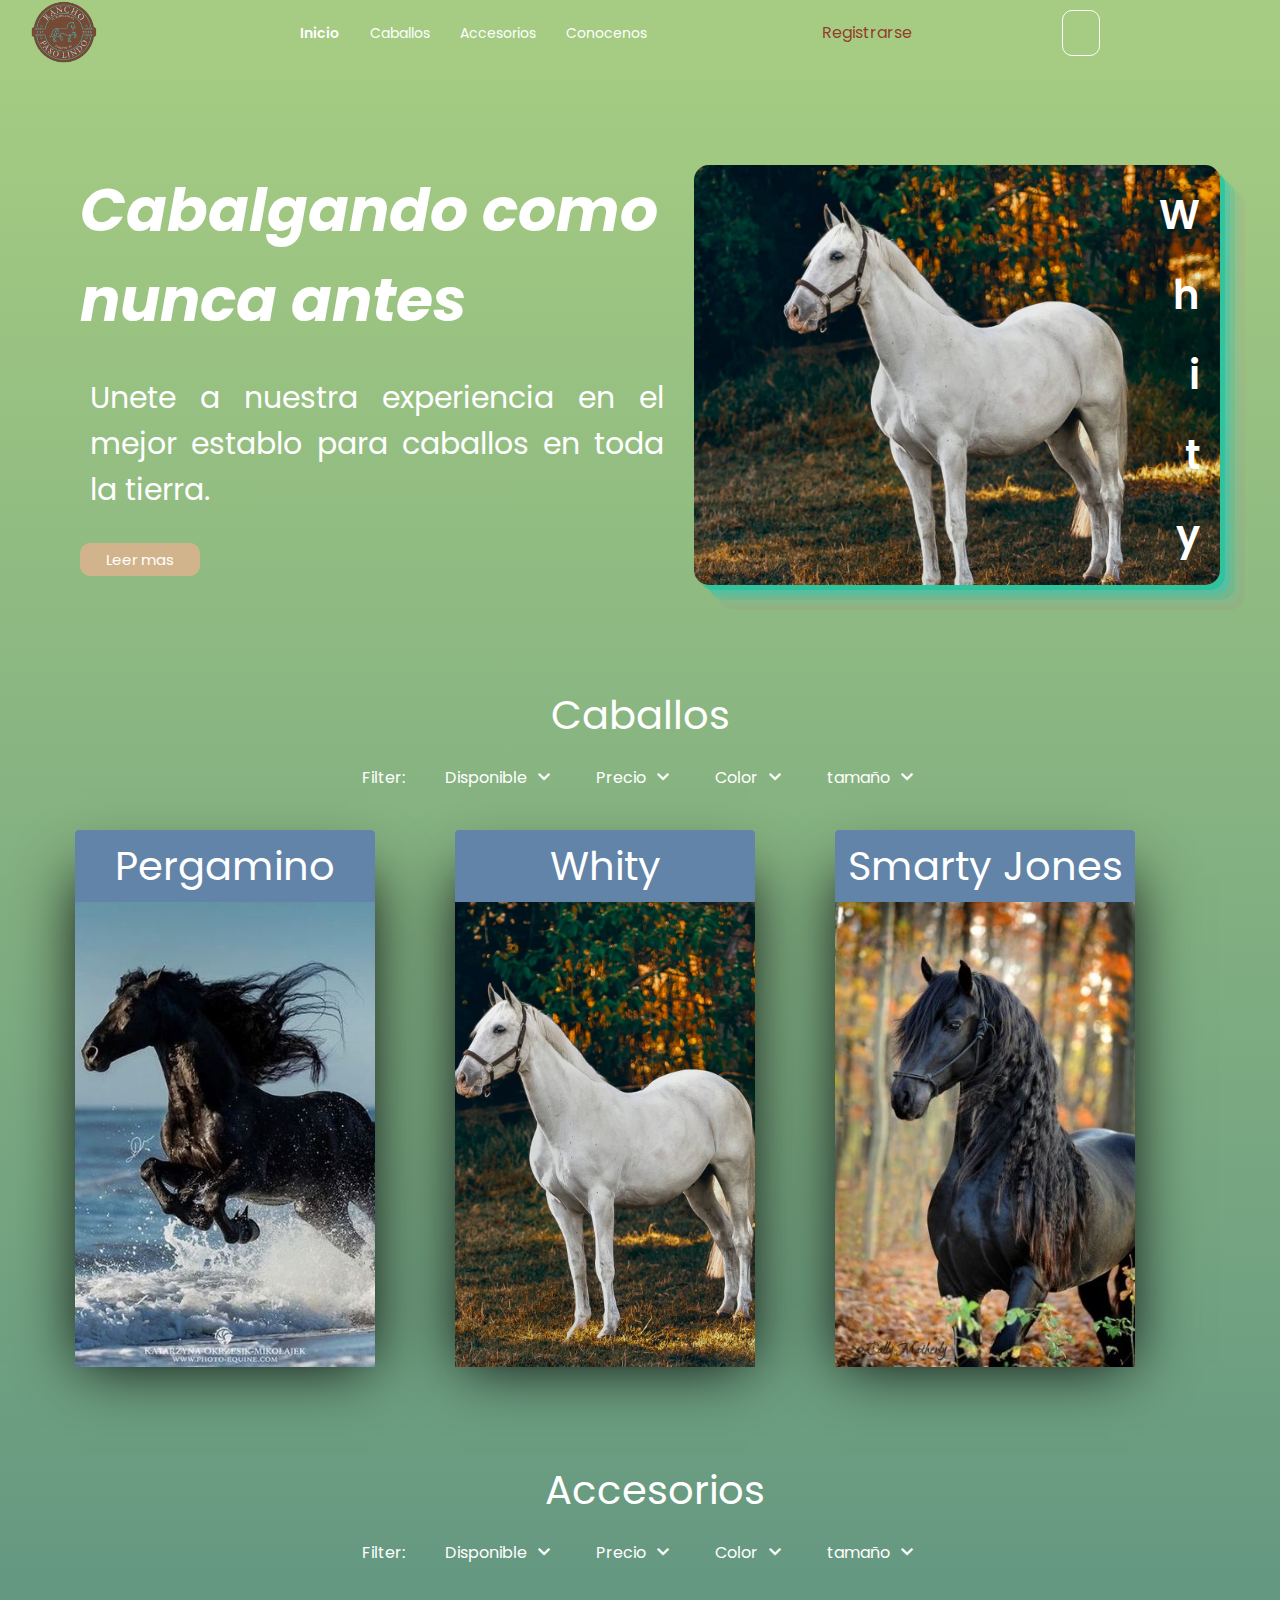
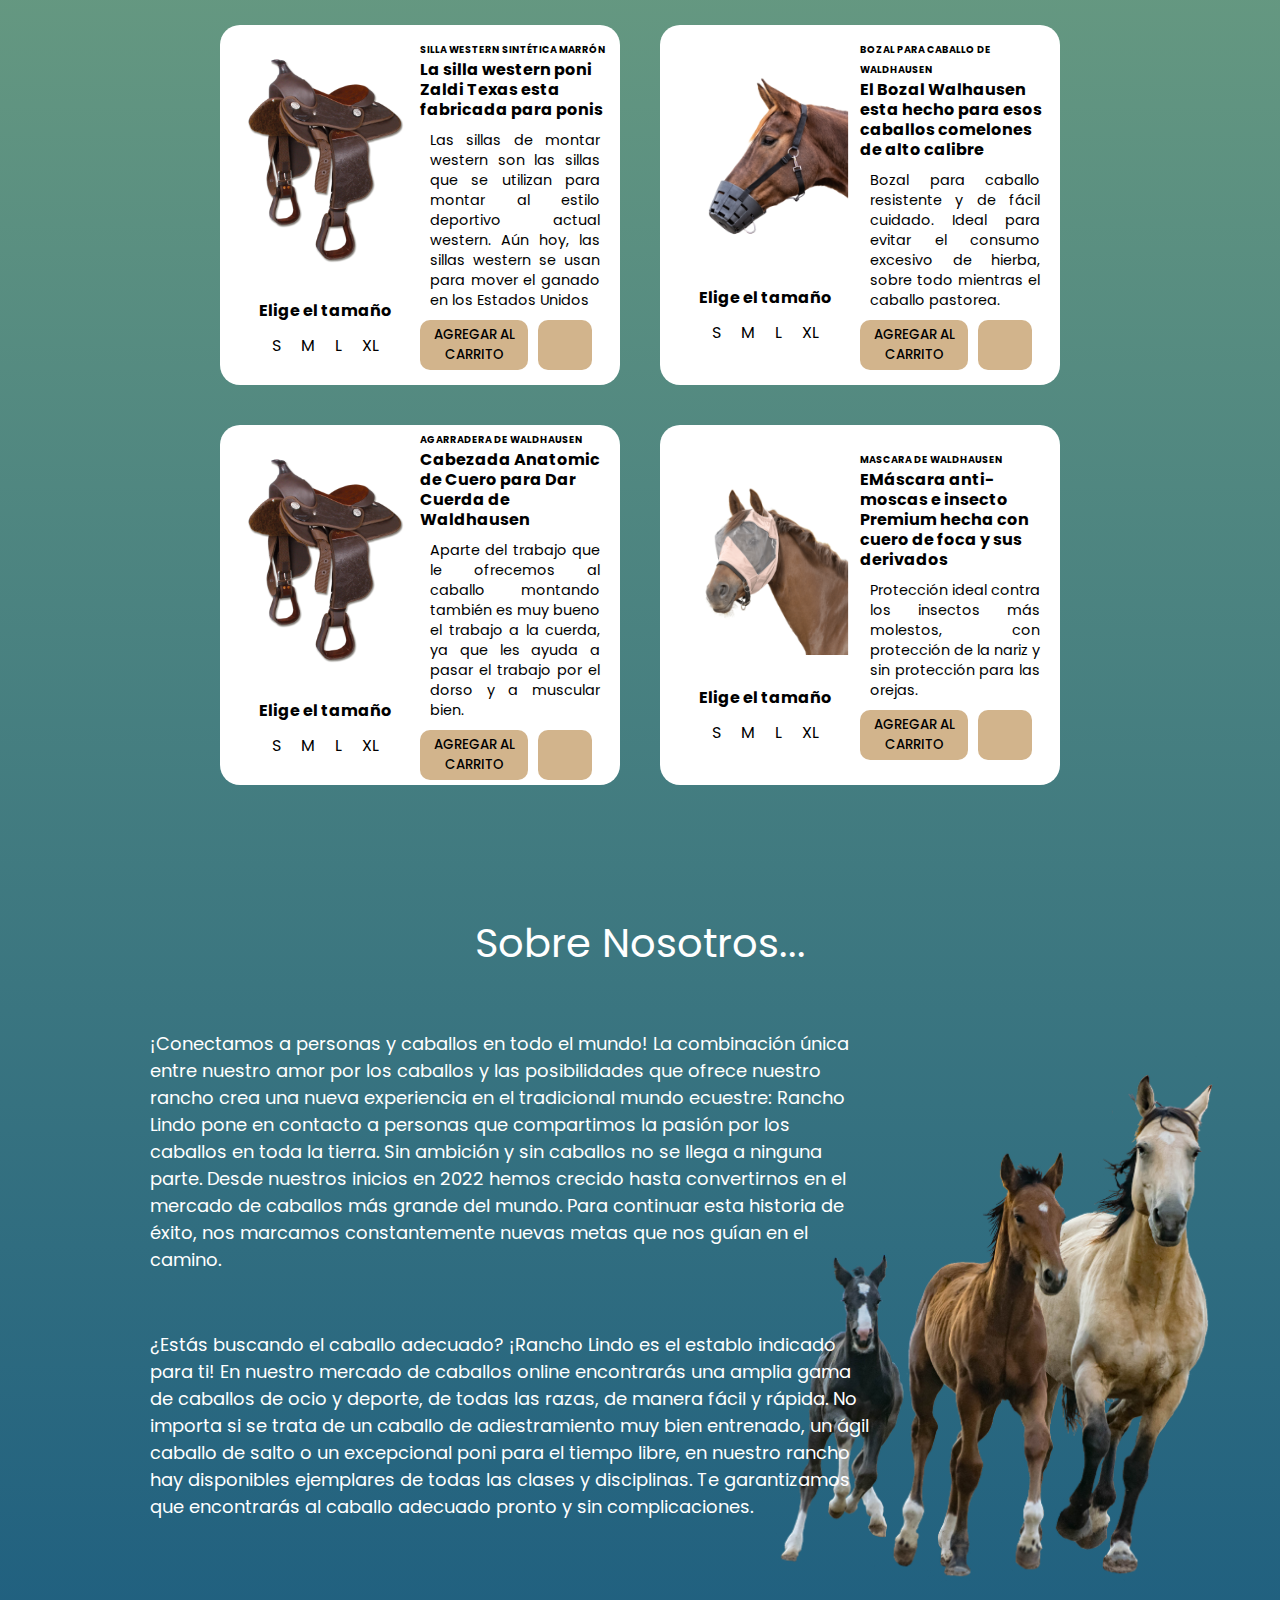
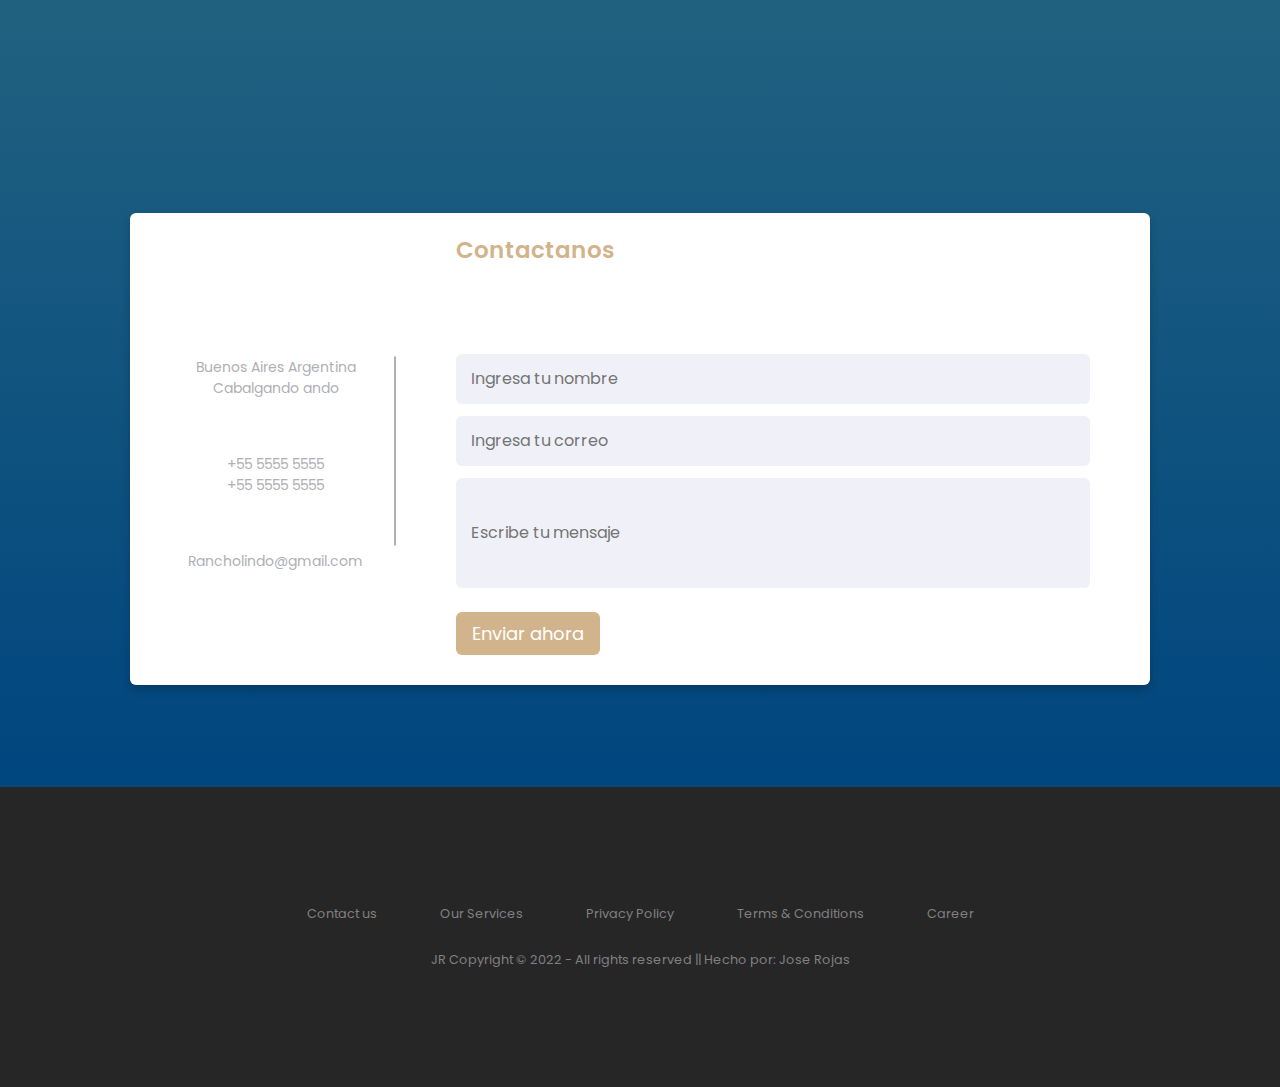
==== commit 8594cdca: ""mediaqueries update"" ====
--- a/index.html
+++ b/index.html
@@ -16,7 +16,6 @@
       <img src="Assets/img/logo-web.png" alt="Logo de Rancho" class="logo" />
       <nav class="navbar">
         <label for="menu-toggle" class="menu-label">
-          <!-- <img src="" class="menu-icon" /> -->
           <i class="fas fa-bars"></i>
         </label>
         <input type="checkbox" id="menu-toggle" />
@@ -24,13 +23,13 @@
           <li><a href="#inicio">Inicio</a></li>
           <li><a href="#caballos">Caballos</a></li>
           <li><a href="#accesorios">Accesorios</a></li>
-          <li><a href="" target="_blank">Conocenos</a></li>
+          <li><a href="#contact" target="_blank">Conocenos</a></li>
         </ul>
         <div class="login">
         <label for="login-icon"  class="login-icon">
           <a href="Assets/login.html" class="login-icon"><i class="fa-regular fa-user"></i></a>
         </label>
-        <a href="#" class="register">Registrarse</a>
+        <a href="Assets/signup.html" class="register">Registrarse</a>
         </div>
         <label for="cart-toggle" class="cart-label">
           <i class="fa-solid fa-cart-shopping cart-icon"></i>
@@ -95,20 +94,6 @@
               <span class="quantity-handler up"> + </span>
             </div>
           </div>
-
-          <div class="cart-item">
-            <img src="Assets/img/Ejemplar.png" alt="Ejemplares y acc" />
-            <div class="item-info">
-              <h3 class="item-title">Pergamino</h3>
-              <p class="item-bid">Precio</p>
-              <span class="item-price">100.000USD</span>
-            </div>
-            <div class="item-handler">
-              <span class="quantity-handler down"> - </span>
-              <span class="item-quantity"> 1 </span>
-              <span class="quantity-handler up"> + </span>
-            </div>
-          </div>
           <span class="divider"></span>
           <div class="cart-total">
             <p>Total:</p>
@@ -117,7 +102,7 @@
           <button class="btn-add">Comprar</button>
         </div>
         <div class="overlay"></div>
-        <!-- Fin del carrito  -->
+        <!-- carrito ends  -->
       </nav>
 </header>
 <main>
@@ -294,7 +279,7 @@
       <div class="about-us-container">
         <div class="about-us-info">
           <p>¡Conectamos a personas y caballos en todo el mundo! La combinación única entre nuestro amor por los caballos y las posibilidades que ofrece nuestro rancho crea una nueva experiencia en el tradicional mundo ecuestre: Rancho Lindo pone en contacto a personas que compartimos la pasión por los caballos en toda la tierra. Sin ambición y sin caballos no se llega a ninguna parte. Desde nuestros inicios en 2022 hemos crecido hasta convertirnos en el mercado de caballos más grande del mundo. Para continuar esta historia de éxito, nos marcamos constantemente nuevas metas que nos guían en el camino.</p>
-          <p>¿Estás buscando el caballo adecuado?  ¡Rancho Lindo es el establo indicado para ti! En nuestro mercado de caballos online encontrarás una amplia gama de caballos de ocio y deporte, de todas las razas, de manera fácil y rápida. No importa si se trata de un caballo de adiestramiento muy bien entrenado, un ágil caballo de salto o un excepcional poni para el tiempo libre, en nuestro rancho hay disponibles ejemplares de todas las clases y disciplinas.  Te garantizamos que encontrarás al caballo adecuado pronto y sin complicaciones.</p>
+          <p class="about-us-parrafo">¿Estás buscando el caballo adecuado?  ¡Rancho Lindo es el establo indicado para ti! En nuestro mercado de caballos online encontrarás una amplia gama de caballos de ocio y deporte, de todas las razas, de manera fácil y rápida. No importa si se trata de un caballo de adiestramiento muy bien entrenado, un ágil caballo de salto o un excepcional poni para el tiempo libre, en nuestro rancho hay disponibles ejemplares de todas las clases y disciplinas.  Te garantizamos que encontrarás al caballo adecuado pronto y sin complicaciones.</p>
         </div>
         <div class="about-us-img">
           <img src="Assets/img/_-horses.png" alt="Caballo sobre nosotros">
--- a/Assets/style.css
+++ b/Assets/style.css
@@ -95,7 +95,9 @@
 }
 
 .cart {
-  background: #839aa8;
+  background: #00467F;
+  background: -webkit-linear-gradient(to right, rgb(165, 204, 130), #00467F); 
+  background: linear-gradient(to bottom, #A5CC82, #00467F); 
   position: absolute;
   top: 65px;
   right: 0;
@@ -199,12 +201,12 @@
 }
 
 .cart-total p {
-  color: var(--footer);
+  color: white;
   font-weight: 700;
 }
 
 .cart-total span {
-  color: var(--footer);
+  color: white;
   font-weight: 400;
   font-size: 18px;
 }
@@ -214,6 +216,7 @@
   padding: 8px;
   font-weight: 600;
   font-size: 15px;
+  cursor: pointer;
 }
 
 /*Ocultar/mostrar carrito*/
@@ -264,8 +267,8 @@
   display: flex;
   flex-direction: column;
   width: 60%;
-  padding: 15px;
-  gap: 30px;
+  padding: 0px 20px;
+  gap: 20px;
 }
 
 .info-inicio h1 {
@@ -278,13 +281,13 @@
 .info-inicio p {
     font-size: 30px;
     color: white;
-    padding: 20px;
+    padding: 10px;
     text-align: justify;
 }
 
 .info-inicio a {
     border-radius: 10px;
-    font-size: 20px;
+    font-size: 15px;
     color: white;
     background-color: tan;
     width: 120px;
@@ -310,6 +313,33 @@
     font-size: 40px;
     text-align: right;
     z-index: 2;
+}
+
+/* ANIMACIONES  */
+
+.card-1 {
+    animation: fade 1s ease-in, slide-up 1.3s ease-in-out;
+}
+
+.info-inicio {
+  animation: fade 1s ease-in, slide-up 1.3s ease-in-out;
+}
+
+@keyframes fade {
+  from {
+      opacity: 0;
+  }
+  to {
+      opacity: 1;
+  }
+}
+
+@keyframes slide-up {
+  from {
+      transform: translateY(100px);
+  } to {
+      transform: translateY(0);
+  }
 }
 
 /* fin inicio */
--- a/Assets/mediaqueries.css
+++ b/Assets/mediaqueries.css
@@ -31,9 +31,8 @@
     order: 2;
 }
 
-.menu-label img {
-    height: 20px;
-    width: 25px;
+.fas {
+    color: white;
 }
 
 .cart-icon {
@@ -45,65 +44,44 @@
     display: flex;
 }
 
-.hero-info {
-    width: 100%;
-    text-align: center;
-    justify-content: center;
-    align-items: center;
-    gap: 30px;
+.container-inicio {
+  display: flex;
+  flex-direction: column;
+  justify-content: center;
+  align-items: center;
+  text-align: center;
 }
 
-.hero-info h1 {
-    width: 90%;
-    max-width: 500px;
-    min-width: unset;
-}
-.hero-info p {
-    width: 60%;
-    max-width: 600px;
-}
-.hero-card {
-    display: none;
+.info-inicio p {
+  text-align: center;
 }
 
-#info h2 {
-    text-align: center;
-    width: 80%;
+.info-inicio a {
+  display: none;
 }
 
-  .info-cards-container {
-    max-width: 80%;
-  }
+.cards {
+  display: flex;
+  flex-direction: column;
+  justify-content: center;
+  align-items: center;
+}
 
-  #discover {
-    display: flex;
-    flex-direction: column;
-    justify-content: center;
-    align-items: center;
-    text-align: center;
-  }
+.card {
+  width: 500px;
+}
 
-  .discover-info {
-    flex-direction: column;
-    align-items: center;
-  }
+.cards i {
+  display: none;
+}
 
-  .discover-cards {
-    flex-direction: column;
-  }
+.about-us-img {
+  display: none;
+}
 
-  .discover-cards img {
-    width: 100%;
-  }
-
-  .categories {
-    flex-wrap: wrap;
-    max-width: 390px;
-  }
-
-  .category {
-    width: 120px;
-  }
+.about-us-info {
+  text-align: center;
+}
 }
 
 @media (max-width: 576px) {
@@ -117,60 +95,37 @@
     flex-wrap: wrap;
 }
 
-.hero-info p {
-    width: 70%;
-    max-width: unset;
-  }
+.info-inicio h1 {
+  font-size: 40px;
+  background: -webkit-linear-gradient(to right, brown, #00467F); 
+  background: linear-gradient(to bottom, brown, #00467F); 
+  background-clip: text;
+  color: transparent;
+  -webkit-background-clip: text;
+}
 
-  .info-card {
-    width: 100%;
-    height: 350px;
-    justify-content: center;
-  }
+.info-inicio p {
+  display: none;
+}
 
-  .info-card p {
-    width: 90%;
-  }
+.card-1 {
+  margin-top: 40px;
+  width: 100%;
+}
 
-  #discover {
-    width: 80%;
-  }
-  #discover h2 {
-    font-size: 48px;
-    width: 100%;
-  }
+.about-us-parrafo {
+  display: none;
+}
 
-  .discover-text a {
-    font-size: 20px;
-  }
+.filter-nav li a {
+  font-size: 15px;
+}
 
-  .discover-cards {
-    gap: 20px;
-  }
-
-  .categories {
-    max-width: 300px;
-    justify-content: center;
-    align-items: center;
-  }
-
-  .products-container {
-    width: 80%;
-  }
-
-  .product {
-    width: 100%;
-  }
-
-  .footer-links {
-    flex-direction: column;
-    text-align: center;
-  }
 }
 
 
 
-/* contactos */
+/* conocenos */
 @media (max-width: 950px) {
 .contact-us{
     width: 90%;
